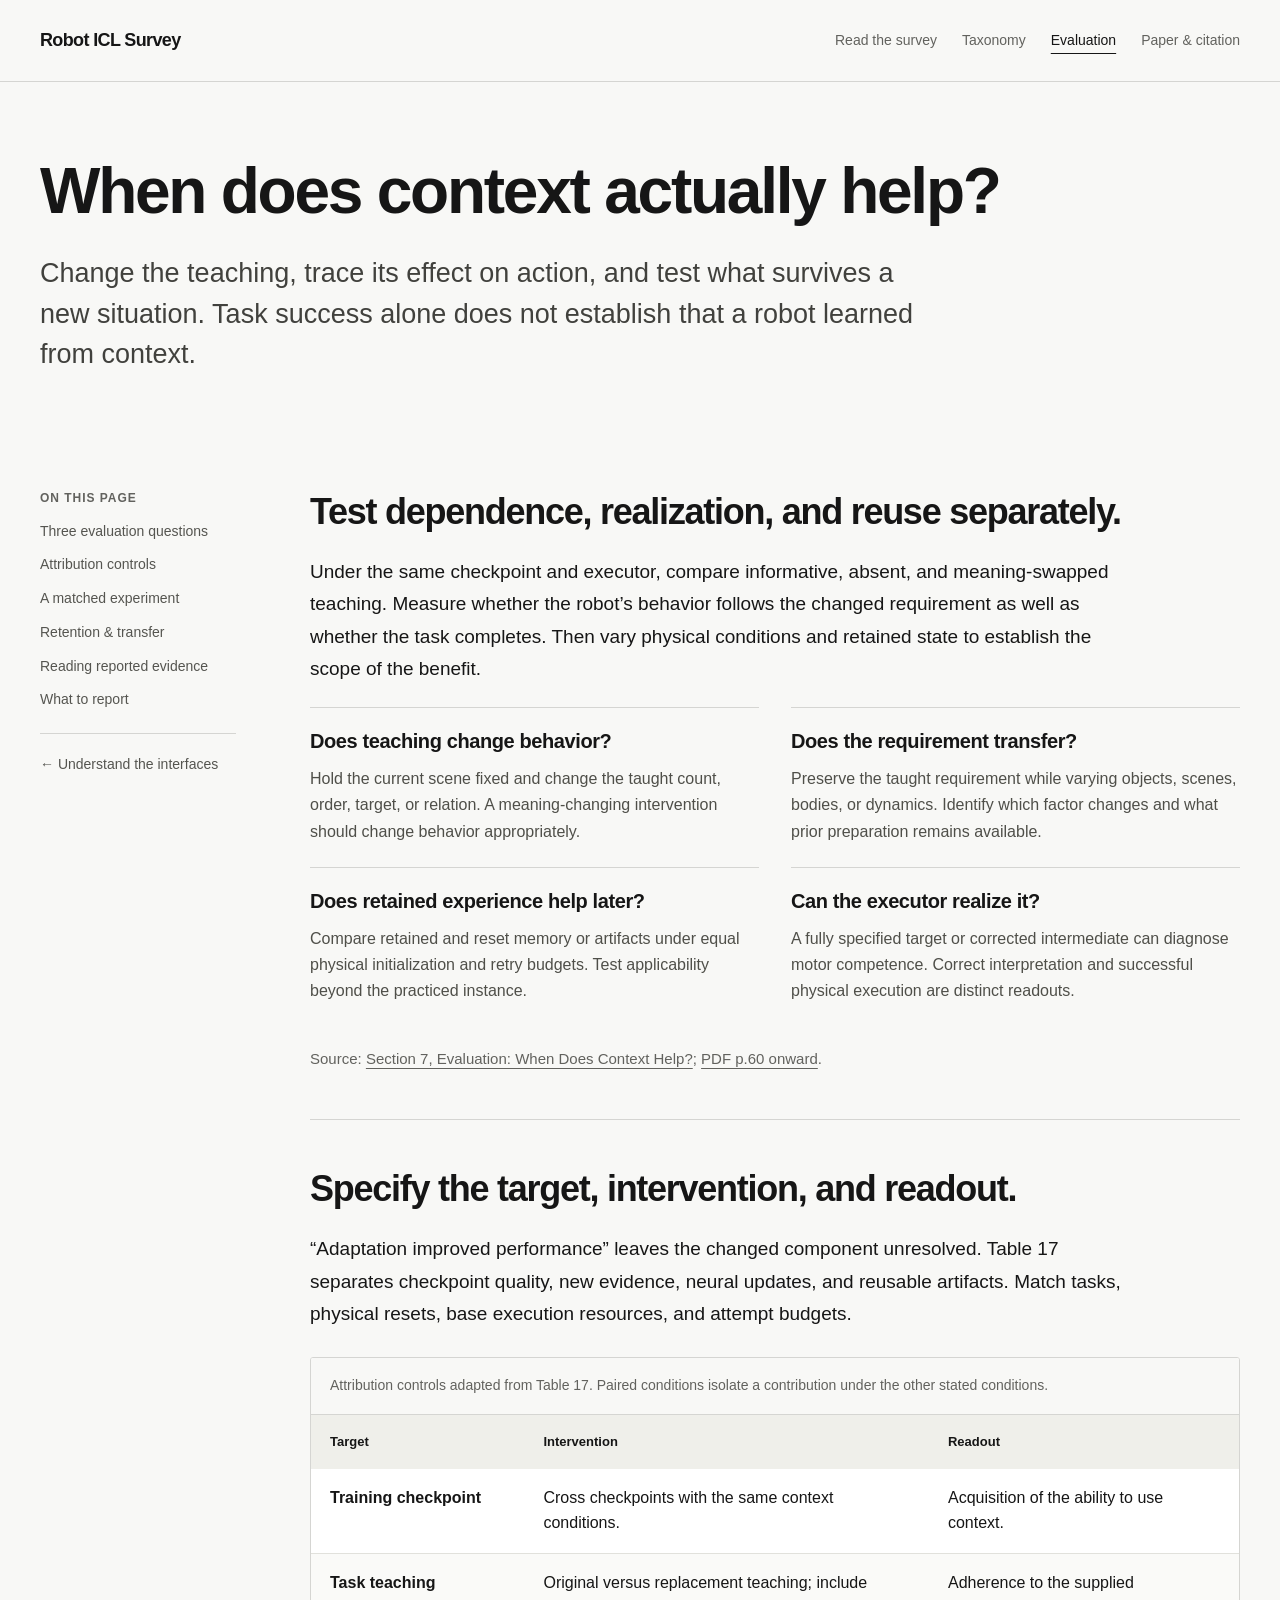
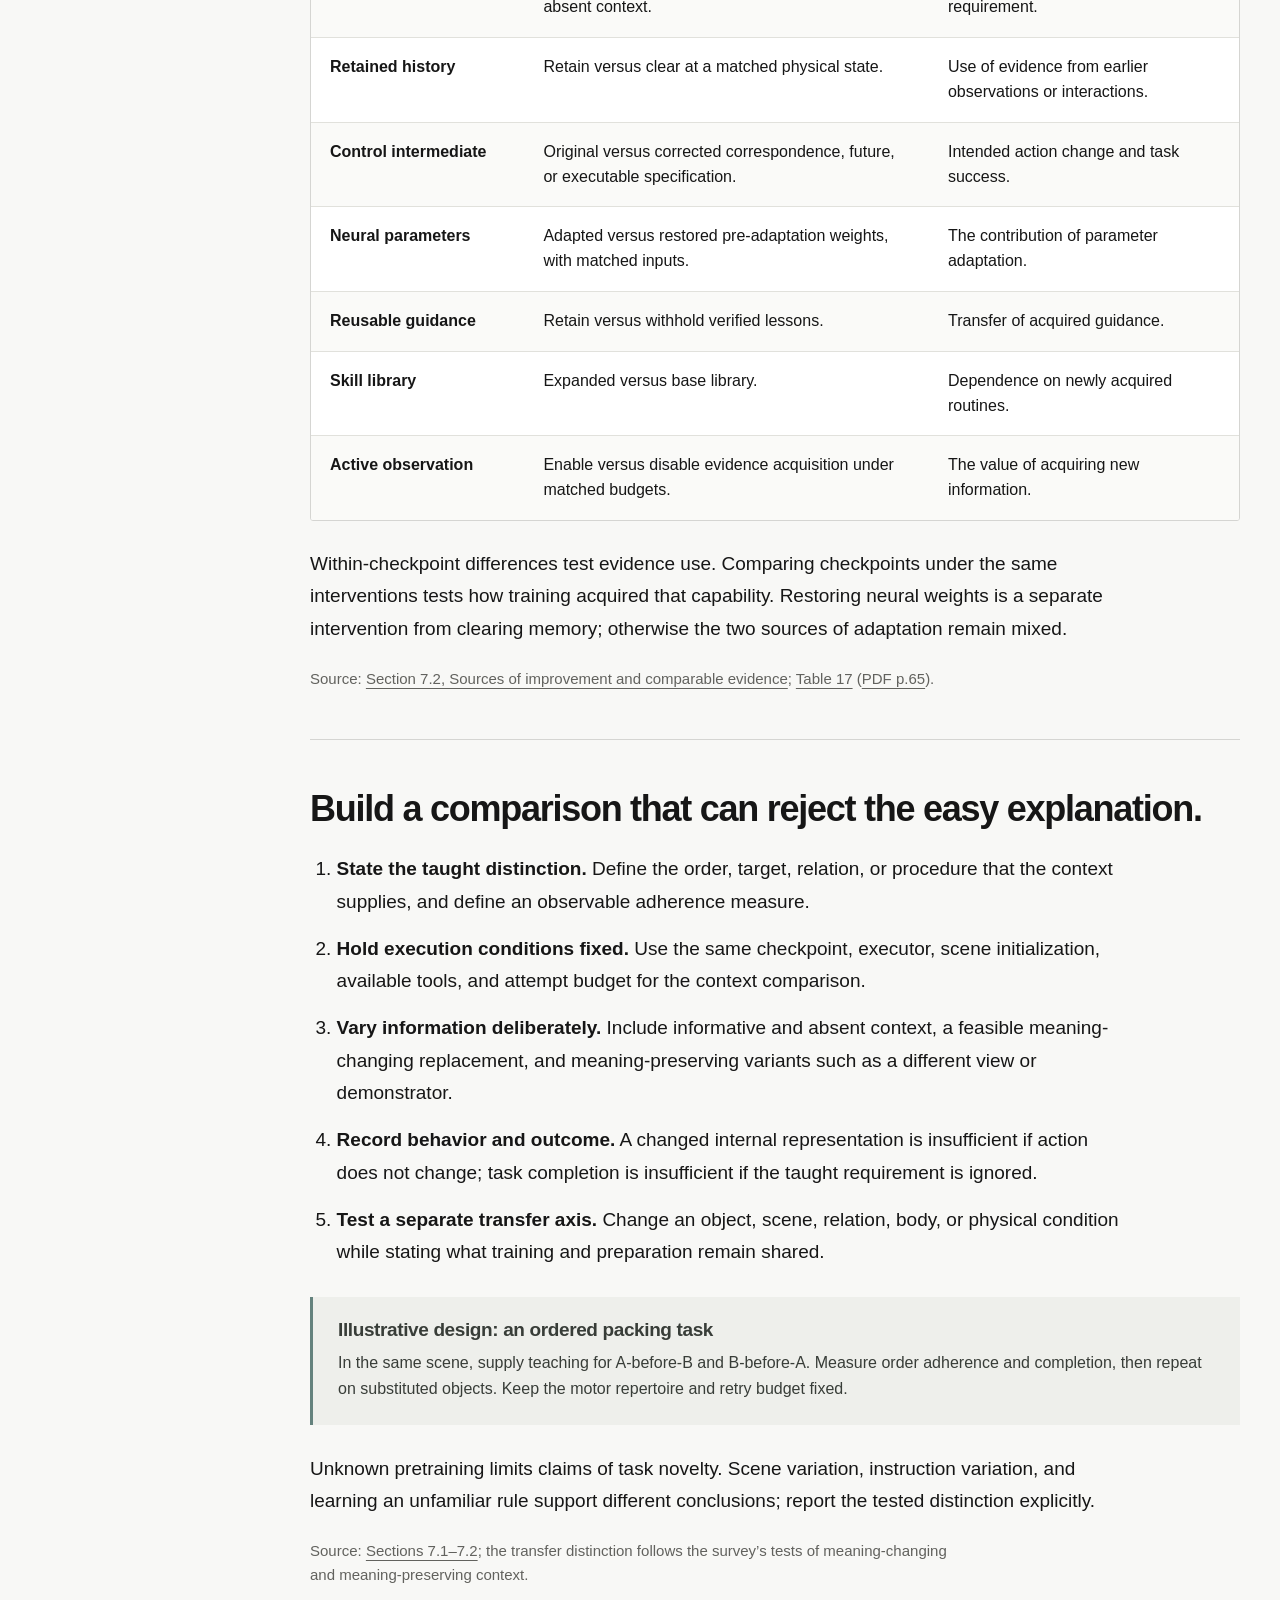
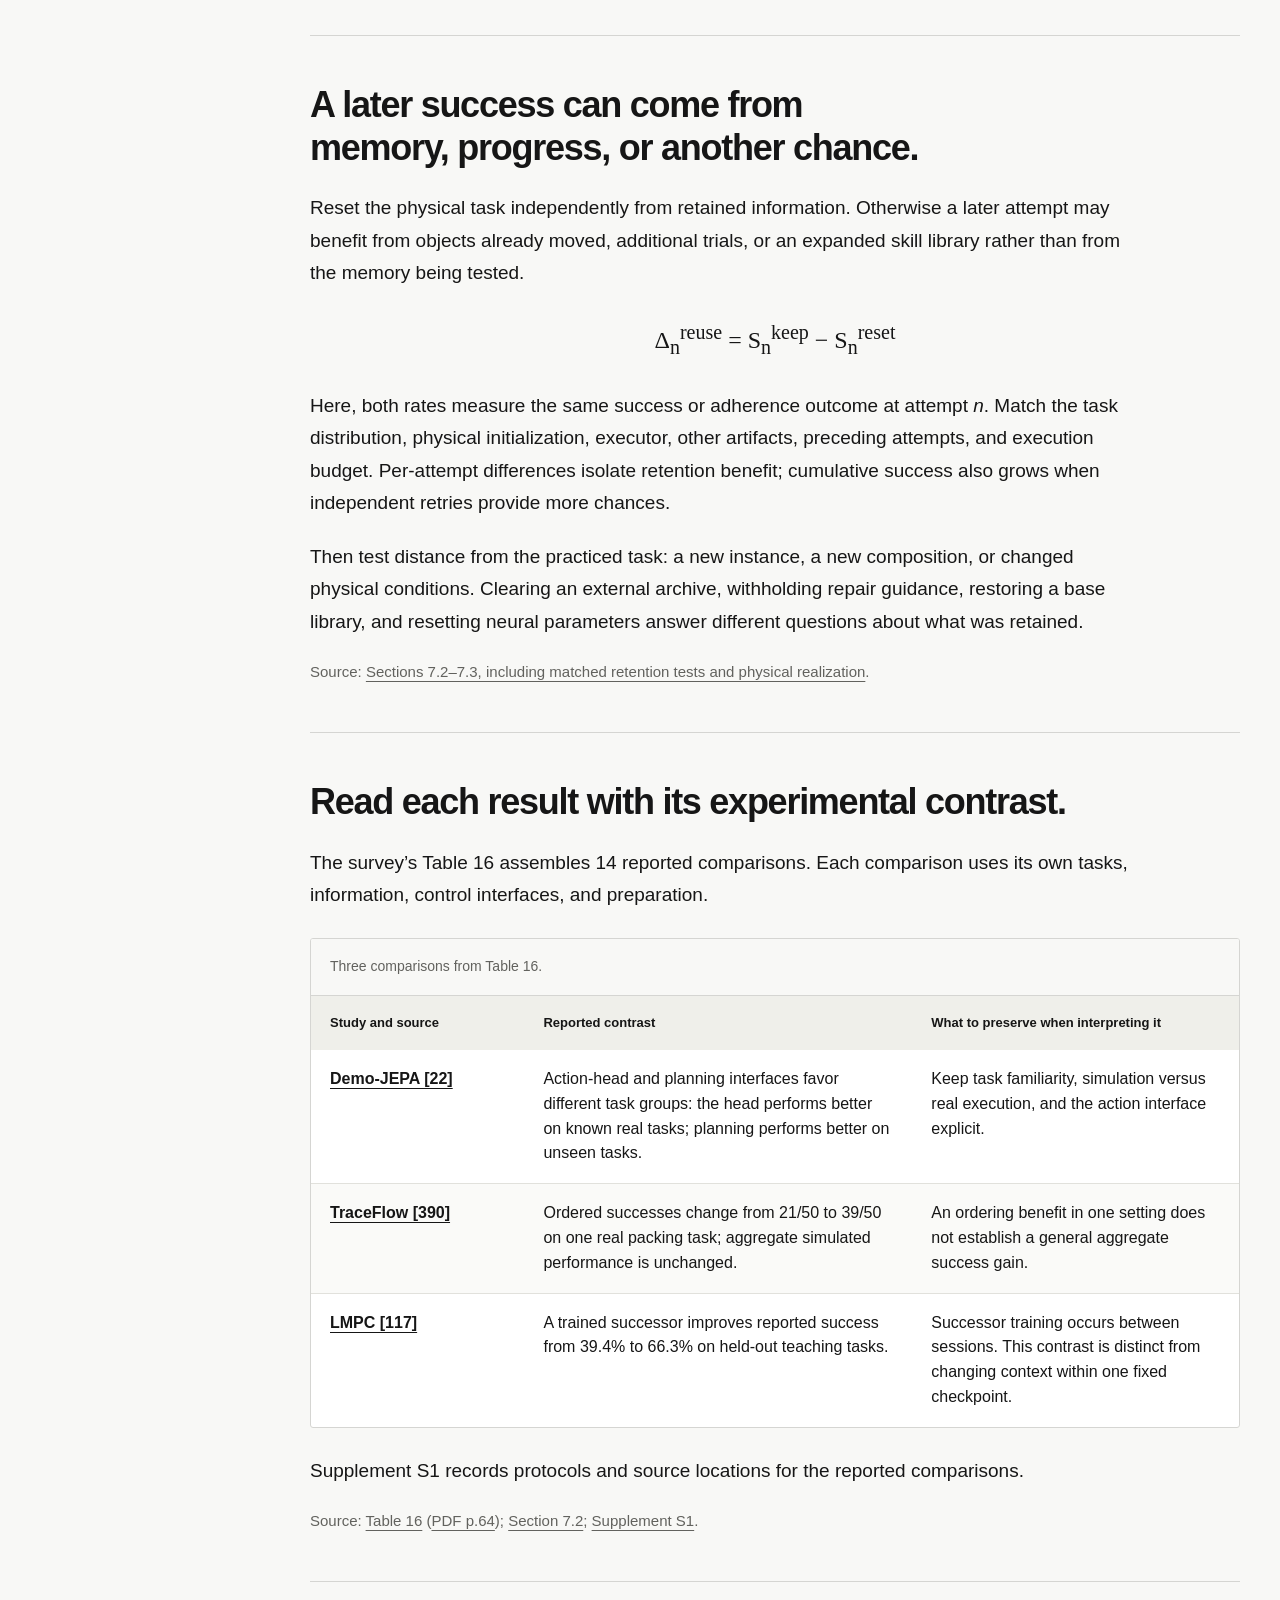
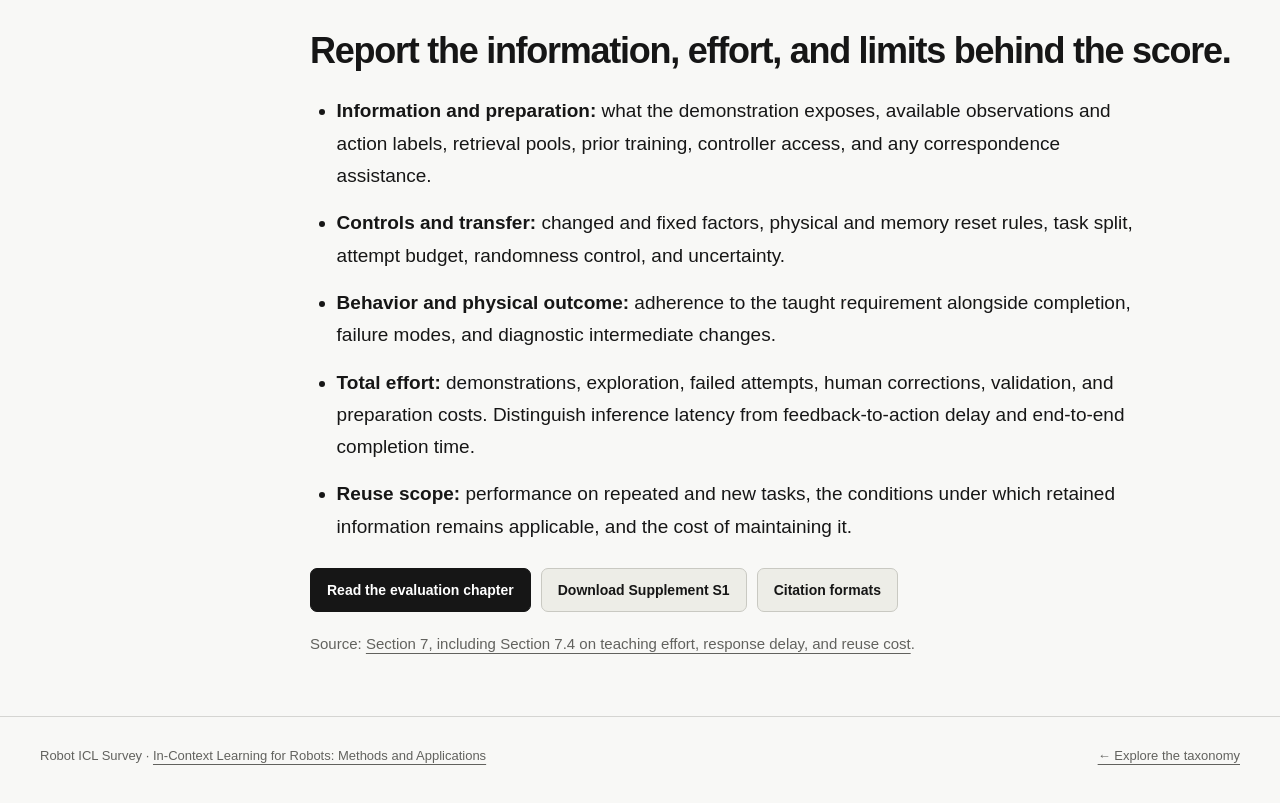
==== docs/evaluation.html @ 75f8833c "Publish full survey reader and research guides with streamlined presentation" ====
<!doctype html>
<html lang="en">
<head>
<meta charset="utf-8"><meta name="viewport" content="width=device-width, initial-scale=1">
<title>Evaluating robot ICL: context use, transfer and retained experience | Robot ICL Survey</title>
<meta name="description" content="Design robot ICL evaluations that distinguish teaching, prior competence, memory, parameter updates and retry benefits. Attribution controls and evidence from the Robot ICL Survey.">
<meta name="robots" content="index, follow, max-image-preview:large">
<link rel="canonical" href="https://jethrojames.github.io/awesome-robots-icl/evaluation.html">
<link rel="stylesheet" href="assets/reader.css"><link rel="sitemap" type="application/xml" href="sitemap.xml">
<meta property="og:type" content="article"><meta property="og:title" content="Evaluating robot ICL: context use, transfer and retained experience"><meta property="og:description" content="Connect a claim about learning to an intervention and a physical readout. Separate supplied context, retained memory, neural updates and retry budgets."><meta property="og:url" content="https://jethrojames.github.io/awesome-robots-icl/evaluation.html">
<script type="application/ld+json">{"@context":"https://schema.org","@type":"WebPage","name":"Evaluating robot ICL: context use, transfer and retained experience","url":"https://jethrojames.github.io/awesome-robots-icl/evaluation.html","dateModified":"2026-10-28","inLanguage":"en","isPartOf":{"@type":"WebSite","name":"Robot ICL Survey","url":"https://jethrojames.github.io/awesome-robots-icl/"},"about":{"@type":"ScholarlyArticle","@id":"https://arxiv.org/abs/2609.36012#article","name":"In-Context Learning for Robots: Methods and Applications","url":"https://arxiv.org/abs/2609.36012"}}</script>
</head>
<body class="reader-page">
<a class="skip-link" href="#main">Skip to content</a>
<header class="reader-header"><div class="reader-shell"><a class="reader-brand" href="index.html">Robot ICL Survey</a><nav class="reader-nav" aria-label="Main navigation"><a href="read.html">Read the survey</a><a href="taxonomy.html">Taxonomy</a><a href="evaluation.html" aria-current="page">Evaluation</a><a href="paper.html">Paper &amp; citation</a></nav></div></header>
<main id="main" class="reader-shell">
<div class="reader-hero"><h1>When does context actually help?</h1><p class="reader-lead">Change the teaching, trace its effect on action, and test what survives a new situation. Task success alone does not establish that a robot learned from context.</p></div>
<div class="reader-layout">
<nav class="reader-toc" aria-label="On this page"><h2>On this page</h2><ol><li><a href="#three-questions">Three evaluation questions</a></li><li><a href="#attribution-controls">Attribution controls</a></li><li><a href="#matched-design">A matched experiment</a></li><li><a href="#retention-and-transfer">Retention &amp; transfer</a></li><li><a href="#reported-evidence">Reading reported evidence</a></li><li><a href="#reporting">What to report</a></li></ol><div class="toc-related"><a href="taxonomy.html">← Understand the interfaces</a></div></nav>
<article class="reader-content" aria-label="Robot ICL evaluation guide">
<section class="reader-section" id="three-questions"><h2>Test dependence, realization, and reuse separately.</h2><p>Under the same checkpoint and executor, compare informative, absent, and meaning-swapped teaching. Measure whether the robot’s behavior follows the changed requirement as well as whether the task completes. Then vary physical conditions and retained state to establish the scope of the benefit.</p>
<div class="reading-points"><div class="reading-point"><h3>Does teaching change behavior?</h3><p>Hold the current scene fixed and change the taught count, order, target, or relation. A meaning-changing intervention should change behavior appropriately.</p></div><div class="reading-point"><h3>Does the requirement transfer?</h3><p>Preserve the taught requirement while varying objects, scenes, bodies, or dynamics. Identify which factor changes and what prior preparation remains available.</p></div><div class="reading-point"><h3>Does retained experience help later?</h3><p>Compare retained and reset memory or artifacts under equal physical initialization and retry budgets. Test applicability beyond the practiced instance.</p></div><div class="reading-point"><h3>Can the executor realize it?</h3><p>A fully specified target or corrected intermediate can diagnose motor competence. Correct interpretation and successful physical execution are distinct readouts.</p></div></div>
<p class="source-line">Source: <a href="read.html#sec-evaluation">Section 7, Evaluation: When Does Context Help?</a>; <a href="assets/robot-icl-survey.pdf?v=20261022#page=60">PDF p.60 onward</a>.</p></section>

<section class="reader-section" id="attribution-controls"><h2>Specify the target, intervention, and readout.</h2><p>“Adaptation improved performance” leaves the changed component unresolved. Table 17 separates checkpoint quality, new evidence, neural updates, and reusable artifacts. Match tasks, physical resets, base execution resources, and attempt budgets.</p>
<div class="table-scroll" role="region" aria-label="Attribution controls for robot in-context learning" tabindex="0"><table><caption>Attribution controls adapted from Table 17. Paired conditions isolate a contribution under the other stated conditions.</caption><thead><tr><th scope="col">Target</th><th scope="col">Intervention</th><th scope="col">Readout</th></tr></thead><tbody>
<tr><th scope="row">Training checkpoint</th><td>Cross checkpoints with the same context conditions.</td><td>Acquisition of the ability to use context.</td></tr>
<tr><th scope="row">Task teaching</th><td>Original versus replacement teaching; include absent context.</td><td>Adherence to the supplied requirement.</td></tr>
<tr><th scope="row">Retained history</th><td>Retain versus clear at a matched physical state.</td><td>Use of evidence from earlier observations or interactions.</td></tr>
<tr><th scope="row">Control intermediate</th><td>Original versus corrected correspondence, future, or executable specification.</td><td>Intended action change and task success.</td></tr>
<tr><th scope="row">Neural parameters</th><td>Adapted versus restored pre-adaptation weights, with matched inputs.</td><td>The contribution of parameter adaptation.</td></tr>
<tr><th scope="row">Reusable guidance</th><td>Retain versus withhold verified lessons.</td><td>Transfer of acquired guidance.</td></tr>
<tr><th scope="row">Skill library</th><td>Expanded versus base library.</td><td>Dependence on newly acquired routines.</td></tr>
<tr><th scope="row">Active observation</th><td>Enable versus disable evidence acquisition under matched budgets.</td><td>The value of acquiring new information.</td></tr>
</tbody></table></div>
<p>Within-checkpoint differences test evidence use. Comparing checkpoints under the same interventions tests how training acquired that capability. Restoring neural weights is a separate intervention from clearing memory; otherwise the two sources of adaptation remain mixed.</p>
<p class="source-line">Source: <a href="read.html#sec:agentic-evaluation">Section 7.2, Sources of improvement and comparable evidence</a>; <a href="read.html#tab:adaptation-comparison">Table 17</a> (<a href="assets/robot-icl-survey.pdf?v=20261022#page=65">PDF p.65</a>).</p></section>

<section class="reader-section" id="matched-design"><h2>Build a comparison that can reject the easy explanation.</h2><ol class="compact-list"><li><strong>State the taught distinction.</strong> Define the order, target, relation, or procedure that the context supplies, and define an observable adherence measure.</li><li><strong>Hold execution conditions fixed.</strong> Use the same checkpoint, executor, scene initialization, available tools, and attempt budget for the context comparison.</li><li><strong>Vary information deliberately.</strong> Include informative and absent context, a feasible meaning-changing replacement, and meaning-preserving variants such as a different view or demonstrator.</li><li><strong>Record behavior and outcome.</strong> A changed internal representation is insufficient if action does not change; task completion is insufficient if the taught requirement is ignored.</li><li><strong>Test a separate transfer axis.</strong> Change an object, scene, relation, body, or physical condition while stating what training and preparation remain shared.</li></ol>
<div class="evidence-note"><h3>Illustrative design: an ordered packing task</h3><p>In the same scene, supply teaching for A-before-B and B-before-A. Measure order adherence and completion, then repeat on substituted objects. Keep the motor repertoire and retry budget fixed.</p></div>
<p>Unknown pretraining limits claims of task novelty. Scene variation, instruction variation, and learning an unfamiliar rule support different conclusions; report the tested distinction explicitly.</p>
<p class="source-line">Source: <a href="read.html#sec:context-transfer-evaluation">Sections 7.1–7.2</a>; the transfer distinction follows the survey’s tests of meaning-changing and meaning-preserving context.</p></section>

<section class="reader-section" id="retention-and-transfer"><h2>A later success can come from memory, progress, or another chance.</h2><p>Reset the physical task independently from retained information. Otherwise a later attempt may benefit from objects already moved, additional trials, or an expanded skill library rather than from the memory being tested.</p>
<p class="math-expression" aria-label="Reuse benefit at attempt n equals the rate with memory kept minus the rate with memory reset">Δ<sub>n</sub><sup>reuse</sup> = S<sub>n</sub><sup>keep</sup> − S<sub>n</sub><sup>reset</sup></p>
<p>Here, both rates measure the same success or adherence outcome at attempt <em>n</em>. Match the task distribution, physical initialization, executor, other artifacts, preceding attempts, and execution budget. Per-attempt differences isolate retention benefit; cumulative success also grows when independent retries provide more chances.</p>
<p>Then test distance from the practiced task: a new instance, a new composition, or changed physical conditions. Clearing an external archive, withholding repair guidance, restoring a base library, and resetting neural parameters answer different questions about what was retained.</p>
<p class="source-line">Source: <a href="read.html#sec:agentic-evaluation">Sections 7.2–7.3, including matched retention tests and physical realization</a>.</p></section>

<section class="reader-section" id="reported-evidence"><h2>Read each result with its experimental contrast.</h2><p>The survey’s Table 16 assembles 14 reported comparisons. Each comparison uses its own tasks, information, control interfaces, and preparation.</p>
<div class="table-scroll" role="region" aria-label="Selected reported comparisons and scope" tabindex="0"><table><caption>Three comparisons from Table 16.</caption><thead><tr><th scope="col">Study and source</th><th scope="col">Reported contrast</th><th scope="col">What to preserve when interpreting it</th></tr></thead><tbody>
<tr><th scope="row"><a href="https://arxiv.org/abs/2605.20811">Demo-JEPA [22]</a></th><td>Action-head and planning interfaces favor different task groups: the head performs better on known real tasks; planning performs better on unseen tasks.</td><td>Keep task familiarity, simulation versus real execution, and the action interface explicit.</td></tr>
<tr><th scope="row"><a href="https://arxiv.org/abs/2609.20646">TraceFlow [390]</a></th><td>Ordered successes change from 21/50 to 39/50 on one real packing task; aggregate simulated performance is unchanged.</td><td>An ordering benefit in one setting does not establish a general aggregate success gain.</td></tr>
<tr><th scope="row"><a href="https://arxiv.org/abs/2402.11450">LMPC [117]</a></th><td>A trained successor improves reported success from 39.4% to 66.3% on held-out teaching tasks.</td><td>Successor training occurs between sessions. This contrast is distinct from changing context within one fixed checkpoint.</td></tr>
</tbody></table></div>
<p>Supplement S1 records protocols and source locations for the reported comparisons.</p>
<p class="source-line">Source: <a href="read.html#tab:reported-evidence">Table 16</a> (<a href="assets/robot-icl-survey.pdf?v=20261022#page=64">PDF p.64</a>); <a href="read.html#sec:agentic-evaluation">Section 7.2</a>; <a href="assets/supplement-s1.zip">Supplement S1</a>.</p></section>

<section class="reader-section" id="reporting"><h2>Report the information, effort, and limits behind the score.</h2><ul class="compact-list"><li><strong>Information and preparation:</strong> what the demonstration exposes, available observations and action labels, retrieval pools, prior training, controller access, and any correspondence assistance.</li><li><strong>Controls and transfer:</strong> changed and fixed factors, physical and memory reset rules, task split, attempt budget, randomness control, and uncertainty.</li><li><strong>Behavior and physical outcome:</strong> adherence to the taught requirement alongside completion, failure modes, and diagnostic intermediate changes.</li><li><strong>Total effort:</strong> demonstrations, exploration, failed attempts, human corrections, validation, and preparation costs. Distinguish inference latency from feedback-to-action delay and end-to-end completion time.</li><li><strong>Reuse scope:</strong> performance on repeated and new tasks, the conditions under which retained information remains applicable, and the cost of maintaining it.</li></ul>
<div class="reader-actions"><a class="reader-button primary" href="read.html#sec-evaluation">Read the evaluation chapter</a><a class="reader-button" href="assets/supplement-s1.zip">Download Supplement S1</a><a class="reader-button" href="paper.html#record-citation-title">Citation formats</a></div><p class="source-line">Source: <a href="read.html#sec-evaluation">Section 7, including Section 7.4 on teaching effort, response delay, and reuse cost</a>.</p></section>
</article></div></main>
<footer class="reader-footer"><div class="reader-shell"><p>Robot ICL Survey · <a href="paper.html">In-Context Learning for Robots: Methods and Applications</a></p><a href="taxonomy.html">← Explore the taxonomy</a></div></footer>
</body></html>
---- docs/assets/reader.css ----
/* Shared static research-reading surfaces. See DESIGN.md. */
:root{--reader-paper:#f8f8f6;--reader-ink:#161616;--reader-muted:#62625e;--reader-line:#d5d5d2;--reader-soft:#ecece7;--reader-accent:#294c49}
.reader-page{margin:0;background:var(--reader-paper);color:var(--reader-ink);font:18px/1.7 -apple-system,BlinkMacSystemFont,"Segoe UI",Inter,Arial,sans-serif;-webkit-font-smoothing:antialiased}
.reader-page *{box-sizing:border-box}
.reader-page a{color:inherit;text-underline-offset:4px;text-decoration-thickness:1px}
.reader-page a:hover{color:var(--reader-accent)}
.reader-page :focus-visible{outline:2px solid var(--reader-accent);outline-offset:5px}
.reader-page h1,.reader-page h2,.reader-page h3{line-height:1.18;letter-spacing:-.035em;text-wrap:balance}
.reader-page h1{font-size:clamp(36px,5.2vw,64px);font-weight:560;margin:0 0 24px;max-width:1050px}
.reader-page h2{font-size:clamp(28px,3vw,36px);font-weight:550;margin:0 0 23px}
.reader-page h3{font-size:23px;font-weight:580;margin:0 0 12px;letter-spacing:-.02em}
.reader-page p{margin:0 0 22px;text-wrap:pretty}
.reader-page ul,.reader-page ol{padding-left:1.4em;margin:0 0 22px}
.reader-page li{margin-bottom:9px}
.reader-page img{max-width:100%;height:auto}
.reader-page [id]{scroll-margin-top:25px}
.reader-page .skip-link{position:fixed;top:12px;left:16px;padding:10px 18px;background:var(--reader-ink);color:#fff;z-index:100;transform:translateY(-160%);border-radius:5px}
.reader-page .skip-link:focus{transform:translateY(0)}
.reader-shell{width:min(1240px,calc(100% - 80px));margin:0 auto}
.reader-header{border-bottom:1px solid var(--reader-line)}
.reader-header .reader-shell{display:flex;justify-content:space-between;gap:28px;align-items:center;padding:25px 0}
.reader-brand{font-size:18px;letter-spacing:-.035em;font-weight:650;text-decoration:none;white-space:nowrap}
.reader-nav{display:flex;gap:12px 25px;flex-wrap:wrap;align-items:center;font-size:14px;line-height:1.4}
.reader-nav a{text-decoration:none;color:var(--reader-muted);padding:4px 0}
.reader-nav a[aria-current="page"]{color:var(--reader-ink);text-decoration:underline;text-underline-offset:8px}
.reader-hero{padding:66px 0 38px}
.reader-eyebrow{font-size:13px;letter-spacing:.09em;text-transform:uppercase;color:var(--reader-muted);margin:0 0 18px!important}
.reader-lead{font-size:clamp(21px,2.3vw,27px);line-height:1.5;max-width:970px;color:#41413d;margin-bottom:25px!important}
.reader-hero .reader-paper-title{font-size:15px;color:var(--reader-muted);max-width:900px;margin-bottom:0}
.version-strip{display:flex;flex-wrap:wrap;gap:8px 24px;padding:18px 0 20px;border-top:1px solid var(--reader-line);border-bottom:1px solid var(--reader-line);font-size:13px;line-height:1.55;color:var(--reader-muted)}
.version-strip strong{color:var(--reader-ink);font-weight:550}
.reader-layout{display:grid;grid-template-columns:205px minmax(0,1fr);gap:65px;align-items:start;padding-top:49px}
.reader-toc{position:sticky;top:28px;font-size:14px;line-height:1.55;max-height:calc(100vh - 56px);overflow:auto;padding:0 9px 0 0}
.reader-toc h2{font-size:12px;text-transform:uppercase;letter-spacing:.08em;color:var(--reader-muted);margin:0 0 16px}
.reader-toc ol,.reader-toc ul{list-style:none;padding:0;margin:0}
.reader-toc li{margin-bottom:12px}
.reader-toc a{text-decoration:none;color:#555550;display:block}
.reader-toc a:hover{text-decoration:underline;color:var(--reader-ink)}
.reader-toc .toc-related{border-top:1px solid var(--reader-line);margin-top:22px;padding-top:20px}
.reader-content{min-width:0}
.reader-content>p,.reader-section>p,.reader-section>ul,.reader-section>ol{max-width:78ch}
.reader-section{padding:0 0 44px;margin-bottom:43px;border-bottom:1px solid var(--reader-line)}
.reader-section:last-child{border-bottom:0;margin-bottom:0}
.reader-section .source-line{font-size:14px;line-height:1.6;color:var(--reader-muted);margin-top:20px;margin-bottom:0}
.reader-section .source-line a{color:inherit}
.reader-section .section-kicker{font-size:13px;letter-spacing:.07em;text-transform:uppercase;color:var(--reader-muted);margin-bottom:12px}
.table-scroll{overflow-x:auto;overscroll-behavior-x:contain;max-width:100%;margin:27px 0;border:1px solid var(--reader-line);border-radius:3px;background:#fff;scrollbar-width:thin}
.table-scroll table{width:100%;border-collapse:collapse;font-size:15px;line-height:1.55;text-align:left}
.table-scroll caption{text-align:left;padding:17px 19px;font-size:14px;color:var(--reader-muted);background:var(--reader-paper);border-bottom:1px solid var(--reader-line);caption-side:top}
.table-scroll th,.table-scroll td{vertical-align:top;padding:17px 19px;border-bottom:1px solid #e1e1dc;min-width:130px}
.table-scroll th{font-weight:600;color:var(--reader-ink)}
.table-scroll thead th{font-size:13px;background:#efefea}
.table-scroll tbody th{width:23%;font-weight:550}
.table-scroll tr:last-child th,.table-scroll tr:last-child td{border-bottom:0}
.table-scroll tbody tr:nth-child(even){background:#fafaf8}
.table-scroll .table-detail{display:block;color:var(--reader-muted);font-size:13px;margin-top:7px}
.scroll-note{display:none;font-size:13px;color:var(--reader-muted);margin-top:-15px!important}
.evidence-note{border-left:3px solid #64827d;background:#eeefeb;padding:22px 25px;margin:28px 0;color:#383d38}
.evidence-note h3{font-size:19px;margin-bottom:9px}
.evidence-note p{font-size:16px;line-height:1.65;margin-bottom:0}
.reading-points{display:grid;grid-template-columns:1fr 1fr;gap:0 32px;margin:22px 0 12px}
.reading-point{padding:22px 0;border-top:1px solid var(--reader-line)}
.reading-point h3{font-size:20px}
.reading-point p{font-size:16px;line-height:1.65;color:#4f4f49;margin-bottom:0}
.reader-flow{display:grid;grid-template-columns:repeat(4,minmax(0,1fr));list-style:none!important;padding:0!important;margin:29px 0!important;border-top:1px solid var(--reader-line);border-bottom:1px solid var(--reader-line)}
.reader-flow li{margin:0;padding:22px 20px;border-right:1px solid var(--reader-line);font-size:15px;line-height:1.5}
.reader-flow li:first-child{padding-left:0}
.reader-flow li:last-child{border-right:0}
.reader-flow span{display:block;color:var(--reader-muted);font-size:12px;letter-spacing:.08em;margin-bottom:10px}
.reader-flow strong{display:block;font-size:17px;line-height:1.35;font-weight:570}
.reader-actions{display:flex;flex-wrap:wrap;gap:10px;margin:25px 0 0}
.reader-button{display:inline-flex;align-items:center;justify-content:center;min-height:44px;border:1px solid #c9c9c2;border-radius:7px;padding:9px 16px;font-family:inherit;font-size:14px;font-weight:550;line-height:1.45;text-decoration:none;background:#edede7;color:var(--reader-ink)}
.reader-button:hover{background:#e3e5dd}
.reader-button.primary{background:var(--reader-ink);border-color:var(--reader-ink);color:#fff}
.reader-button.primary:hover{background:#333;color:#fff}
.reader-footer{border-top:1px solid var(--reader-line);padding:28px 0 36px;font-size:13px;line-height:1.7;color:var(--reader-muted);margin-top:12px}
.reader-footer .reader-shell{display:flex;justify-content:space-between;gap:24px;flex-wrap:wrap}
.reader-footer p{margin:0;max-width:760px}
.reader-page .math-expression{display:block;text-align:center;font:24px/1.8 Georgia,"Times New Roman",serif;margin:25px 0}
.reader-page code{font-size:.88em;overflow-wrap:anywhere}
.reader-page .compact-list li{margin-bottom:15px}
@media(min-width:1500px){.reader-page h1{font-size:64px}}
@media(max-width:1050px){.reader-layout{grid-template-columns:170px minmax(0,1fr);gap:35px}.reader-shell{width:calc(100% - 56px)}.reader-nav{gap:10px 17px}.reader-flow{grid-template-columns:1fr 1fr}.reader-flow li:nth-child(2){border-right:0}.reader-flow li:nth-child(-n+2){border-bottom:1px solid var(--reader-line)}.reader-flow li:nth-child(3){padding-left:0}}
@media(max-width:800px){.reader-header .reader-shell{align-items:flex-start;flex-direction:column;gap:15px;padding:20px 0}.reader-shell{width:calc(100% - 40px)}.reader-hero{padding:42px 0 28px}.reader-page h1{font-size:clamp(34px,7vw,48px)}.reader-layout{display:block;padding-top:28px}.reader-toc{position:static;max-height:none;padding:0 0 22px;margin:0 0 34px;border-bottom:1px solid var(--reader-line)}.reader-toc ol{display:flex;flex-wrap:wrap;gap:7px 22px}.reader-toc li{margin-bottom:0}.reader-toc .toc-related{display:none}.reader-section{padding-bottom:32px;margin-bottom:33px}.reader-section h2{font-size:29px}.scroll-note{display:block}.reader-footer .reader-shell{display:block}.reader-footer p{margin-bottom:12px}.version-strip{gap:7px 20px}.reader-page{font-size:17px}}
@media(max-width:520px){.reader-shell{width:calc(100% - 36px)}.reader-nav{gap:10px 18px;font-size:13px}.reader-brand{font-size:18px}.reader-page h1{font-size:37px}.reader-lead{font-size:21px}.reader-hero .reader-paper-title{font-size:14px}.reading-points{grid-template-columns:1fr}.evidence-note{padding:18px}.reader-actions{gap:9px}.reader-button{font-size:13px}.table-scroll th,.table-scroll td{padding:15px;min-width:155px}.reader-flow strong{font-size:16px}.reader-flow li{padding:18px 15px}.reader-toc ol{column-gap:19px;row-gap:10px}.version-strip{display:grid;gap:5px}}
@media(prefers-reduced-motion:reduce){.reader-page *{scroll-behavior:auto!important}}
@media print{.reader-header,.reader-toc,.reader-actions,.skip-link{display:none!important}.reader-shell{width:100%}.reader-layout{display:block}.reader-page{font-size:11pt;background:#fff}.reader-hero{padding-top:0}.reader-page h1{font-size:28pt}.reader-section{break-inside:auto}.table-scroll{overflow:visible}.table-scroll th,.table-scroll td{min-width:0}.reader-footer{font-size:9pt}}

/* 2026-10-28: modest reading polish within the original page structure. */
.reader-page{font-size:19px}
.reader-hero{padding-top:72px;padding-bottom:42px}
.reader-section{padding-bottom:48px;margin-bottom:48px}
.reader-section .source-line{font-size:15px}
.table-scroll table{font-size:16px}
@media(max-width:800px){.reader-page{font-size:18px}.reader-hero{padding-top:44px;padding-bottom:30px}.reader-section{padding-bottom:35px;margin-bottom:36px}}
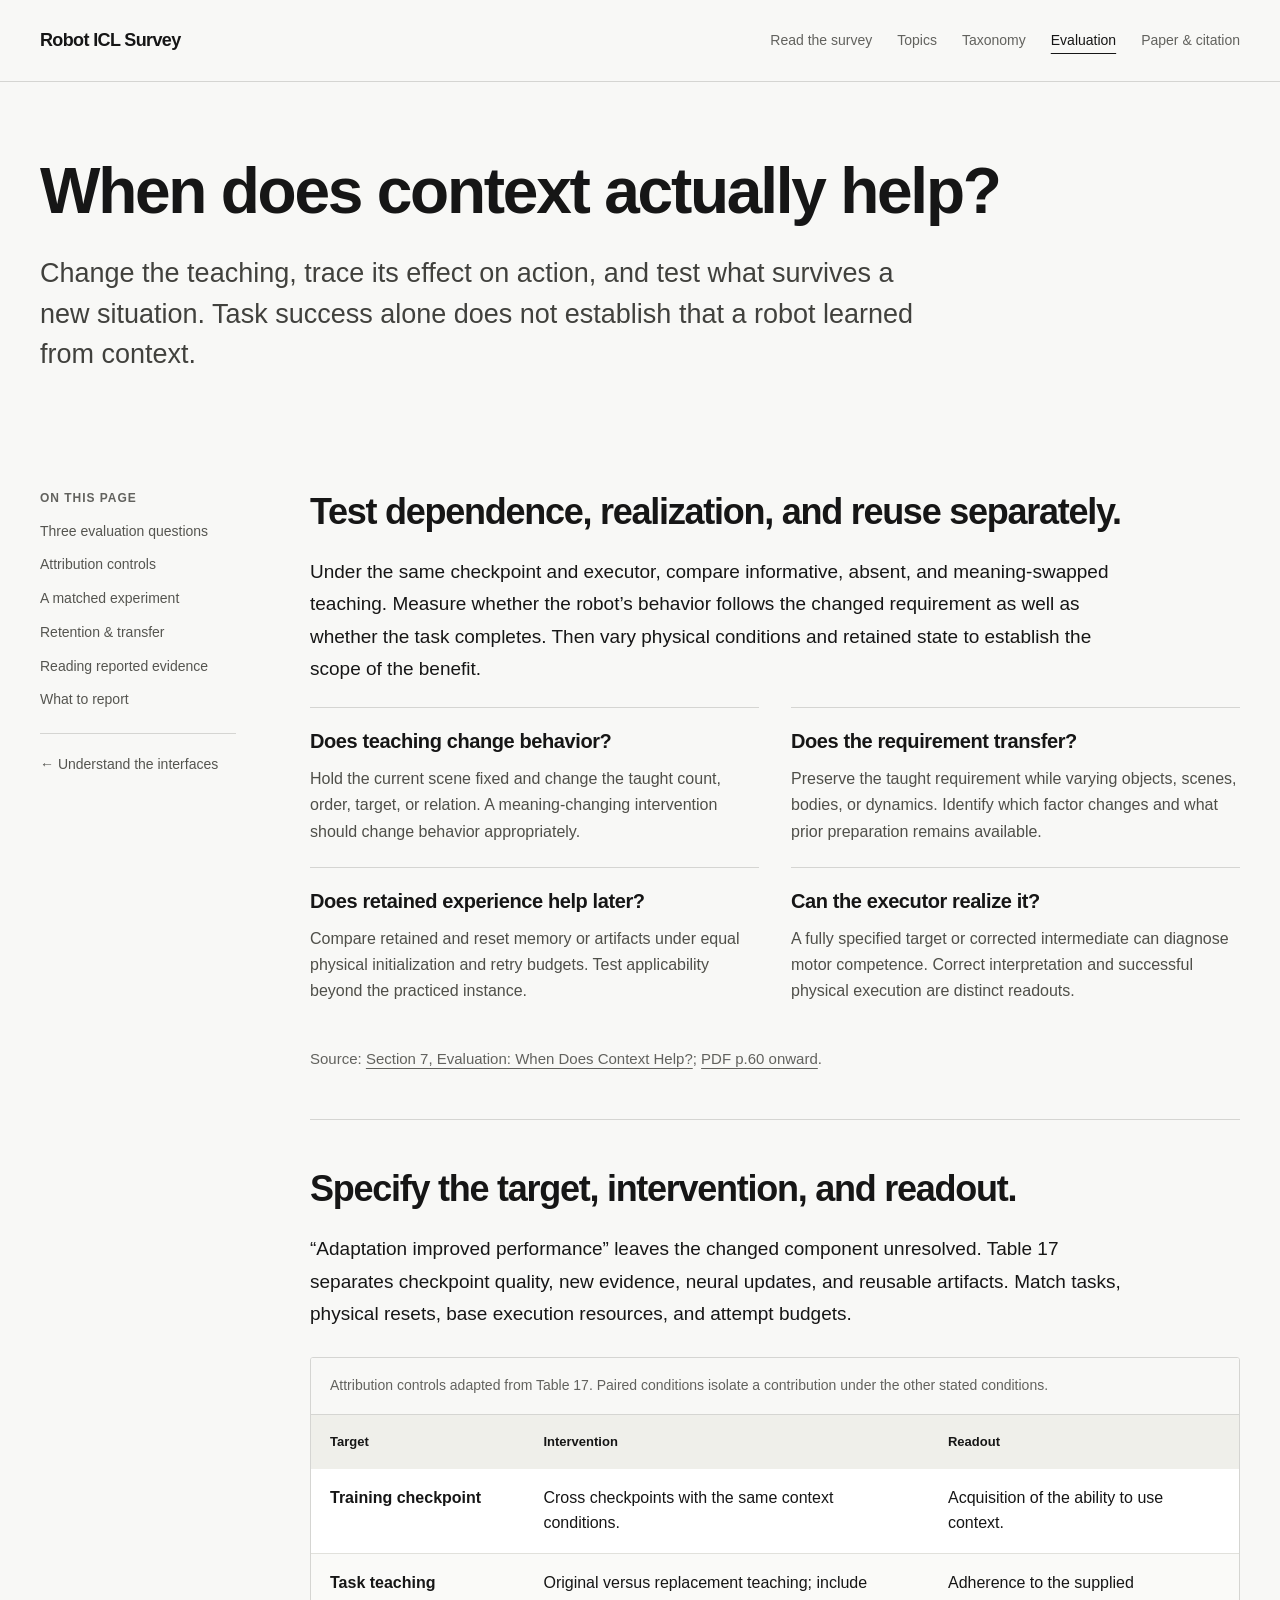
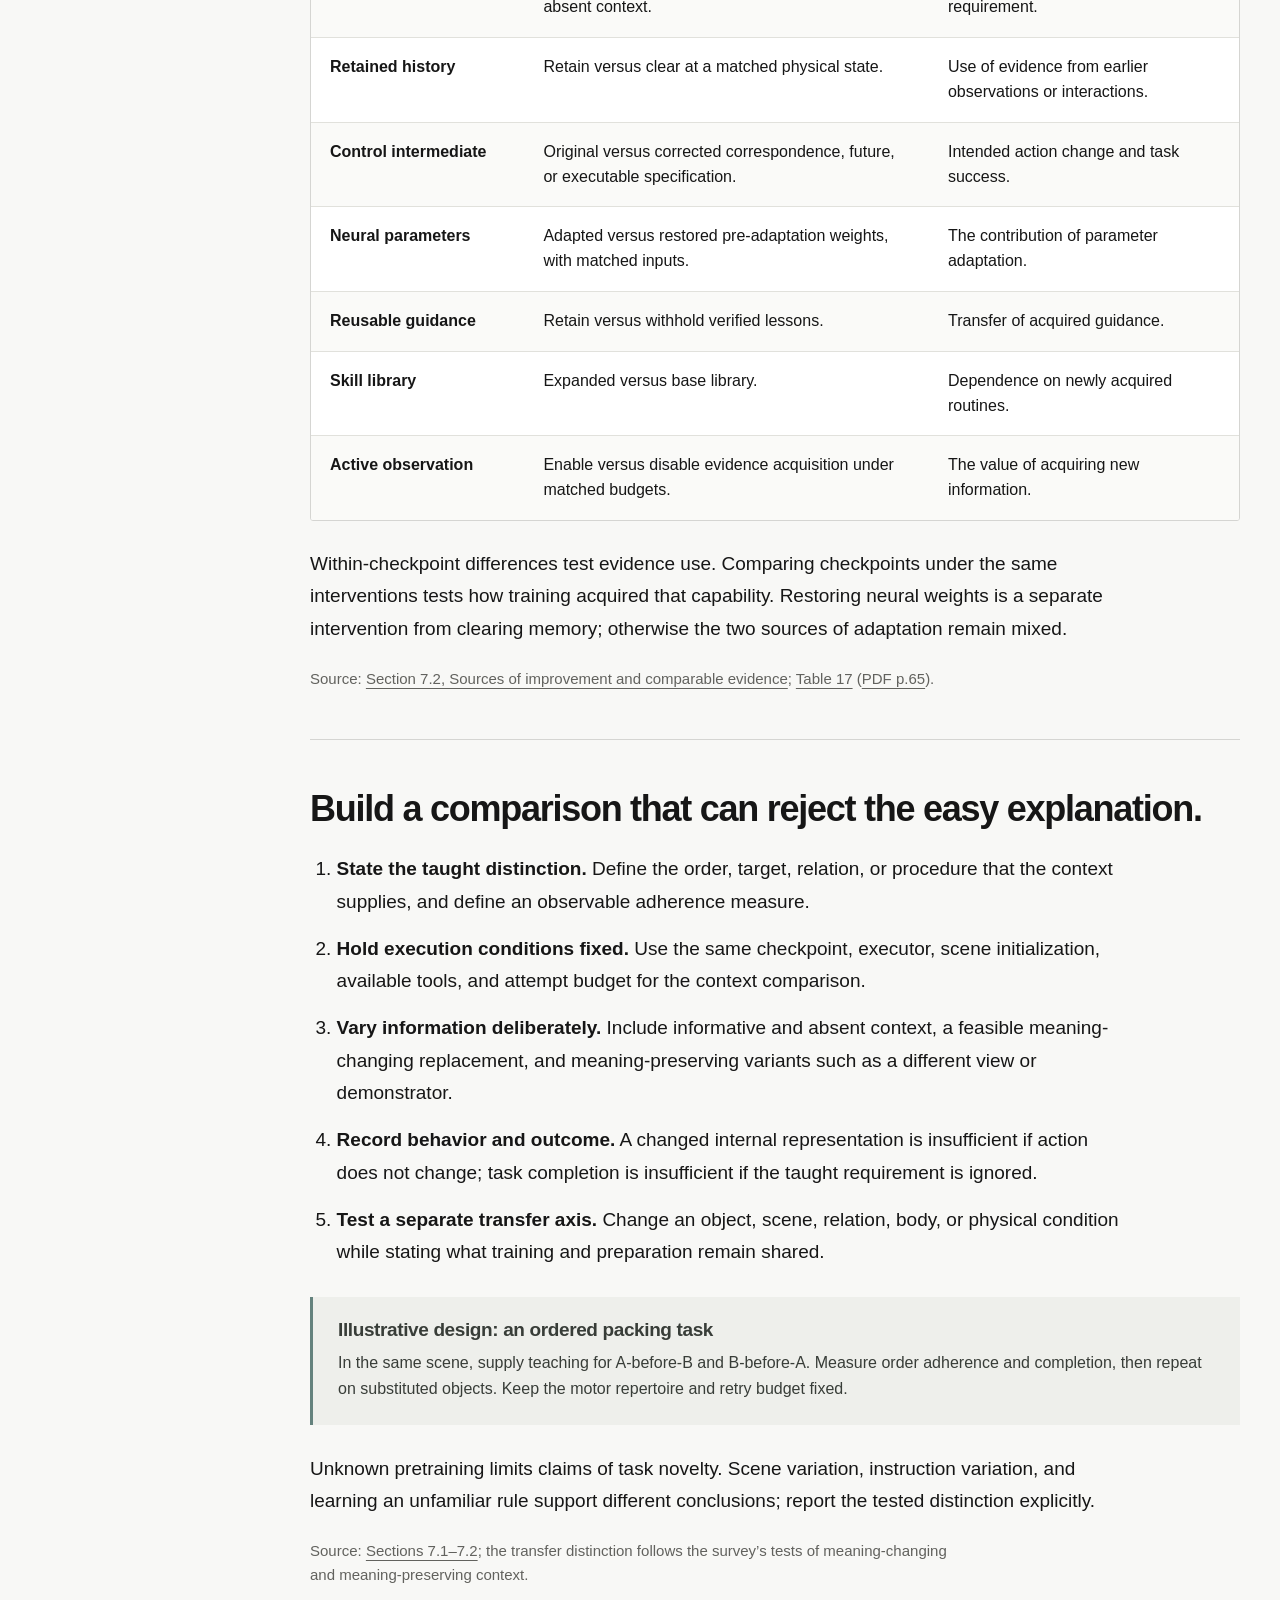
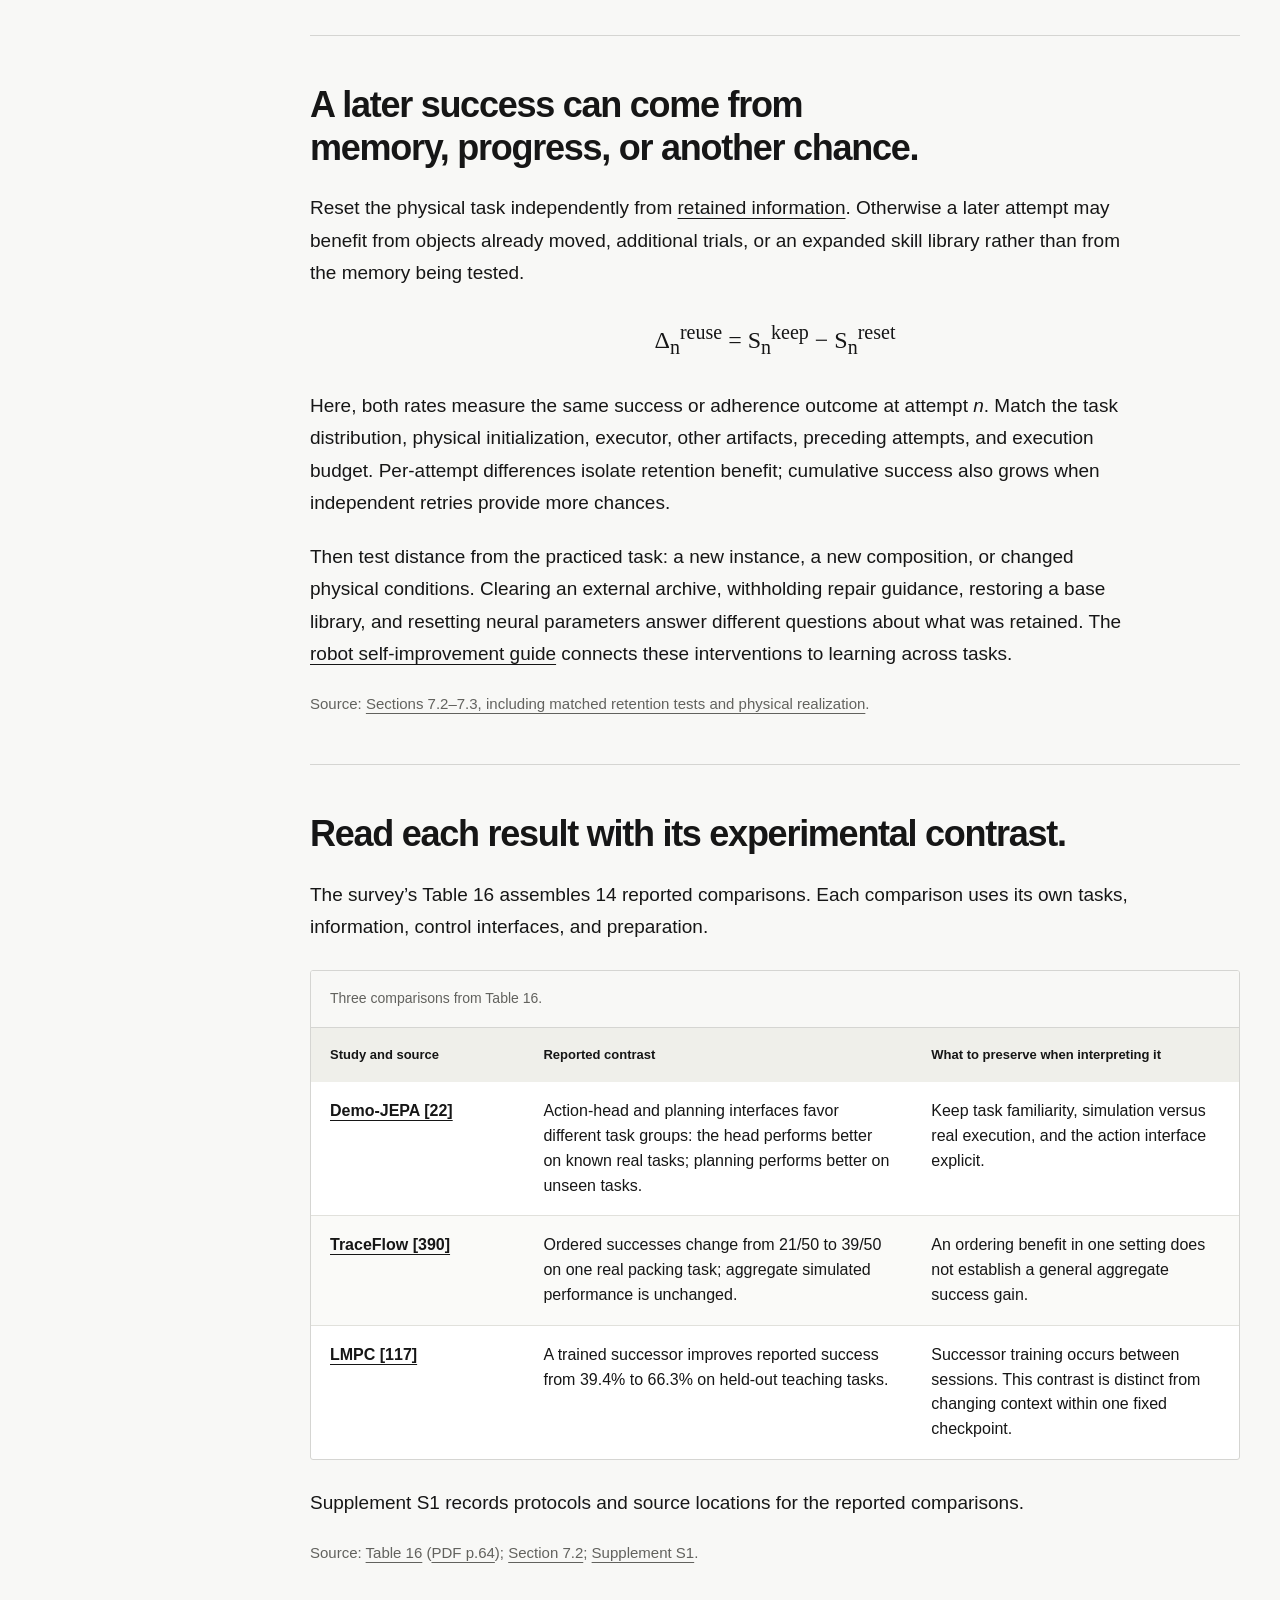
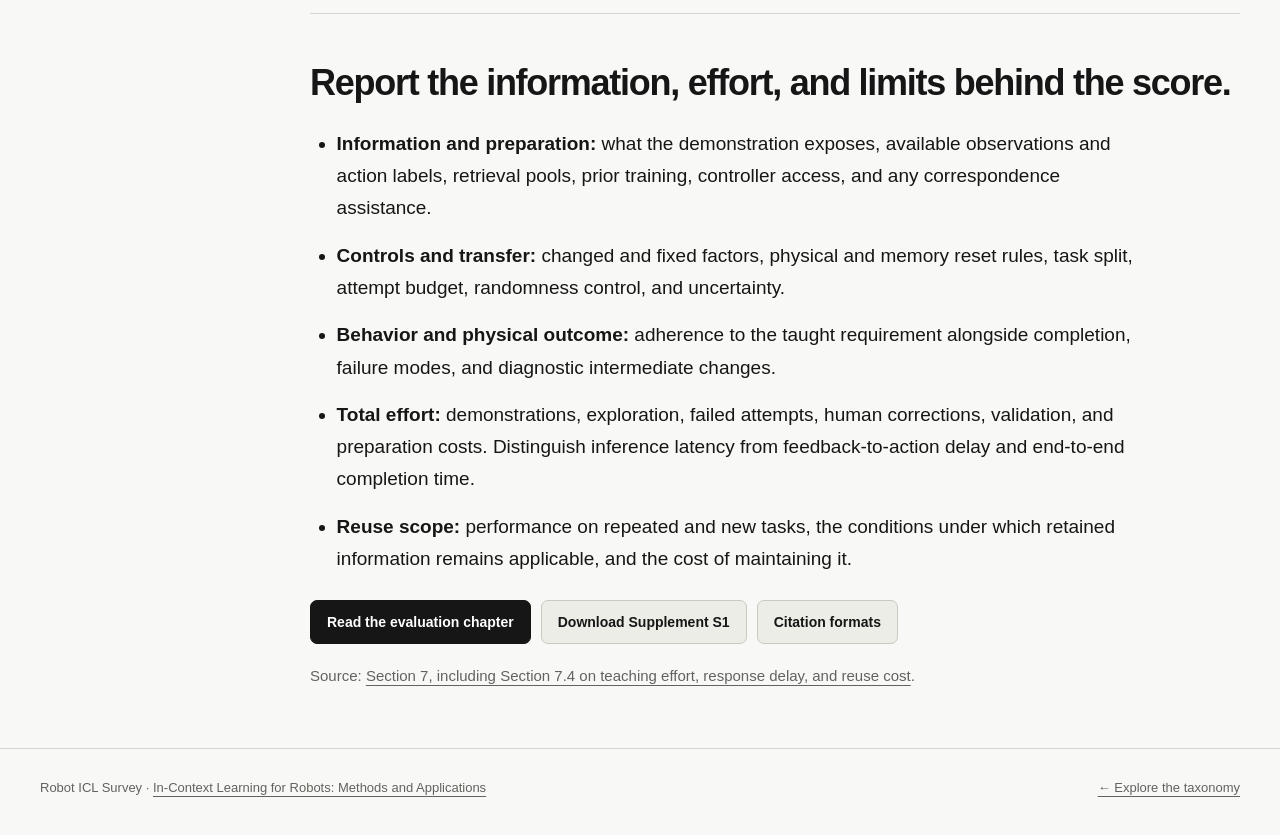
==== commit 33b1ee0b: "Connect related robotics research topics to survey evidence" ====
--- a/docs/evaluation.html
+++ b/docs/evaluation.html
@@ -8,11 +8,11 @@
 <link rel="canonical" href="https://jethrojames.github.io/awesome-robots-icl/evaluation.html">
 <link rel="stylesheet" href="assets/reader.css"><link rel="sitemap" type="application/xml" href="sitemap.xml">
 <meta property="og:type" content="article"><meta property="og:title" content="Evaluating robot ICL: context use, transfer and retained experience"><meta property="og:description" content="Connect a claim about learning to an intervention and a physical readout. Separate supplied context, retained memory, neural updates and retry budgets."><meta property="og:url" content="https://jethrojames.github.io/awesome-robots-icl/evaluation.html">
-<script type="application/ld+json">{"@context":"https://schema.org","@type":"WebPage","name":"Evaluating robot ICL: context use, transfer and retained experience","url":"https://jethrojames.github.io/awesome-robots-icl/evaluation.html","dateModified":"2026-10-28","inLanguage":"en","isPartOf":{"@type":"WebSite","name":"Robot ICL Survey","url":"https://jethrojames.github.io/awesome-robots-icl/"},"about":{"@type":"ScholarlyArticle","@id":"https://arxiv.org/abs/2609.36012#article","name":"In-Context Learning for Robots: Methods and Applications","url":"https://arxiv.org/abs/2609.36012"}}</script>
+<script type="application/ld+json">{"@context":"https://schema.org","@type":"WebPage","name":"Evaluating robot ICL: context use, transfer and retained experience","url":"https://jethrojames.github.io/awesome-robots-icl/evaluation.html","dateModified":"2026-10-29","inLanguage":"en","isPartOf":{"@type":"WebSite","name":"Robot ICL Survey","url":"https://jethrojames.github.io/awesome-robots-icl/"},"about":{"@type":"ScholarlyArticle","@id":"https://arxiv.org/abs/2609.36012#article","name":"In-Context Learning for Robots: Methods and Applications","url":"https://arxiv.org/abs/2609.36012"}}</script>
 </head>
 <body class="reader-page">
 <a class="skip-link" href="#main">Skip to content</a>
-<header class="reader-header"><div class="reader-shell"><a class="reader-brand" href="index.html">Robot ICL Survey</a><nav class="reader-nav" aria-label="Main navigation"><a href="read.html">Read the survey</a><a href="taxonomy.html">Taxonomy</a><a href="evaluation.html" aria-current="page">Evaluation</a><a href="paper.html">Paper &amp; citation</a></nav></div></header>
+<header class="reader-header"><div class="reader-shell"><a class="reader-brand" href="index.html">Robot ICL Survey</a><nav class="reader-nav" aria-label="Main navigation"><a href="read.html">Read the survey</a><a href="topics.html">Topics</a><a href="taxonomy.html">Taxonomy</a><a href="evaluation.html" aria-current="page">Evaluation</a><a href="paper.html">Paper &amp; citation</a></nav></div></header>
 <main id="main" class="reader-shell">
 <div class="reader-hero"><h1>When does context actually help?</h1><p class="reader-lead">Change the teaching, trace its effect on action, and test what survives a new situation. Task success alone does not establish that a robot learned from context.</p></div>
 <div class="reader-layout">
@@ -41,10 +41,10 @@
 <p>Unknown pretraining limits claims of task novelty. Scene variation, instruction variation, and learning an unfamiliar rule support different conclusions; report the tested distinction explicitly.</p>
 <p class="source-line">Source: <a href="read.html#sec:context-transfer-evaluation">Sections 7.1–7.2</a>; the transfer distinction follows the survey’s tests of meaning-changing and meaning-preserving context.</p></section>
 
-<section class="reader-section" id="retention-and-transfer"><h2>A later success can come from memory, progress, or another chance.</h2><p>Reset the physical task independently from retained information. Otherwise a later attempt may benefit from objects already moved, additional trials, or an expanded skill library rather than from the memory being tested.</p>
+<section class="reader-section" id="retention-and-transfer"><h2>A later success can come from memory, progress, or another chance.</h2><p>Reset the physical task independently from <a href="robot-memory.html">retained information</a>. Otherwise a later attempt may benefit from objects already moved, additional trials, or an expanded skill library rather than from the memory being tested.</p>
 <p class="math-expression" aria-label="Reuse benefit at attempt n equals the rate with memory kept minus the rate with memory reset">Δ<sub>n</sub><sup>reuse</sup> = S<sub>n</sub><sup>keep</sup> − S<sub>n</sub><sup>reset</sup></p>
 <p>Here, both rates measure the same success or adherence outcome at attempt <em>n</em>. Match the task distribution, physical initialization, executor, other artifacts, preceding attempts, and execution budget. Per-attempt differences isolate retention benefit; cumulative success also grows when independent retries provide more chances.</p>
-<p>Then test distance from the practiced task: a new instance, a new composition, or changed physical conditions. Clearing an external archive, withholding repair guidance, restoring a base library, and resetting neural parameters answer different questions about what was retained.</p>
+<p>Then test distance from the practiced task: a new instance, a new composition, or changed physical conditions. Clearing an external archive, withholding repair guidance, restoring a base library, and resetting neural parameters answer different questions about what was retained. The <a href="robot-self-improvement.html">robot self-improvement guide</a> connects these interventions to learning across tasks.</p>
 <p class="source-line">Source: <a href="read.html#sec:agentic-evaluation">Sections 7.2–7.3, including matched retention tests and physical realization</a>.</p></section>
 
 <section class="reader-section" id="reported-evidence"><h2>Read each result with its experimental contrast.</h2><p>The survey’s Table 16 assembles 14 reported comparisons. Each comparison uses its own tasks, information, control interfaces, and preparation.</p>
--- a/docs/assets/reader.css
+++ b/docs/assets/reader.css
@@ -93,3 +93,13 @@
 .reader-section .source-line{font-size:15px}
 .table-scroll table{font-size:16px}
 @media(max-width:800px){.reader-page{font-size:18px}.reader-hero{padding-top:44px;padding-bottom:30px}.reader-section{padding-bottom:35px;margin-bottom:36px}}
+
+/* Research directory: keep the existing type, palette and simple ruled rows. */
+.topic-list{border-top:1px solid var(--reader-line)}
+.topic-item{display:grid;grid-template-columns:minmax(0,1fr) minmax(0,1.4fr);gap:48px;padding:34px 0;border-bottom:1px solid var(--reader-line)}
+.topic-item h2{font-size:30px;margin:0}
+.topic-item h2 a{text-decoration:none}
+.topic-item h2 a:hover{text-decoration:underline}
+.topic-item p{margin:0;color:#41413d}
+.topic-framework{padding-top:54px;max-width:950px}
+@media(max-width:800px){.topic-item{grid-template-columns:1fr;gap:16px;padding:28px 0}.topic-item h2{font-size:28px}.topic-framework{padding-top:40px}}
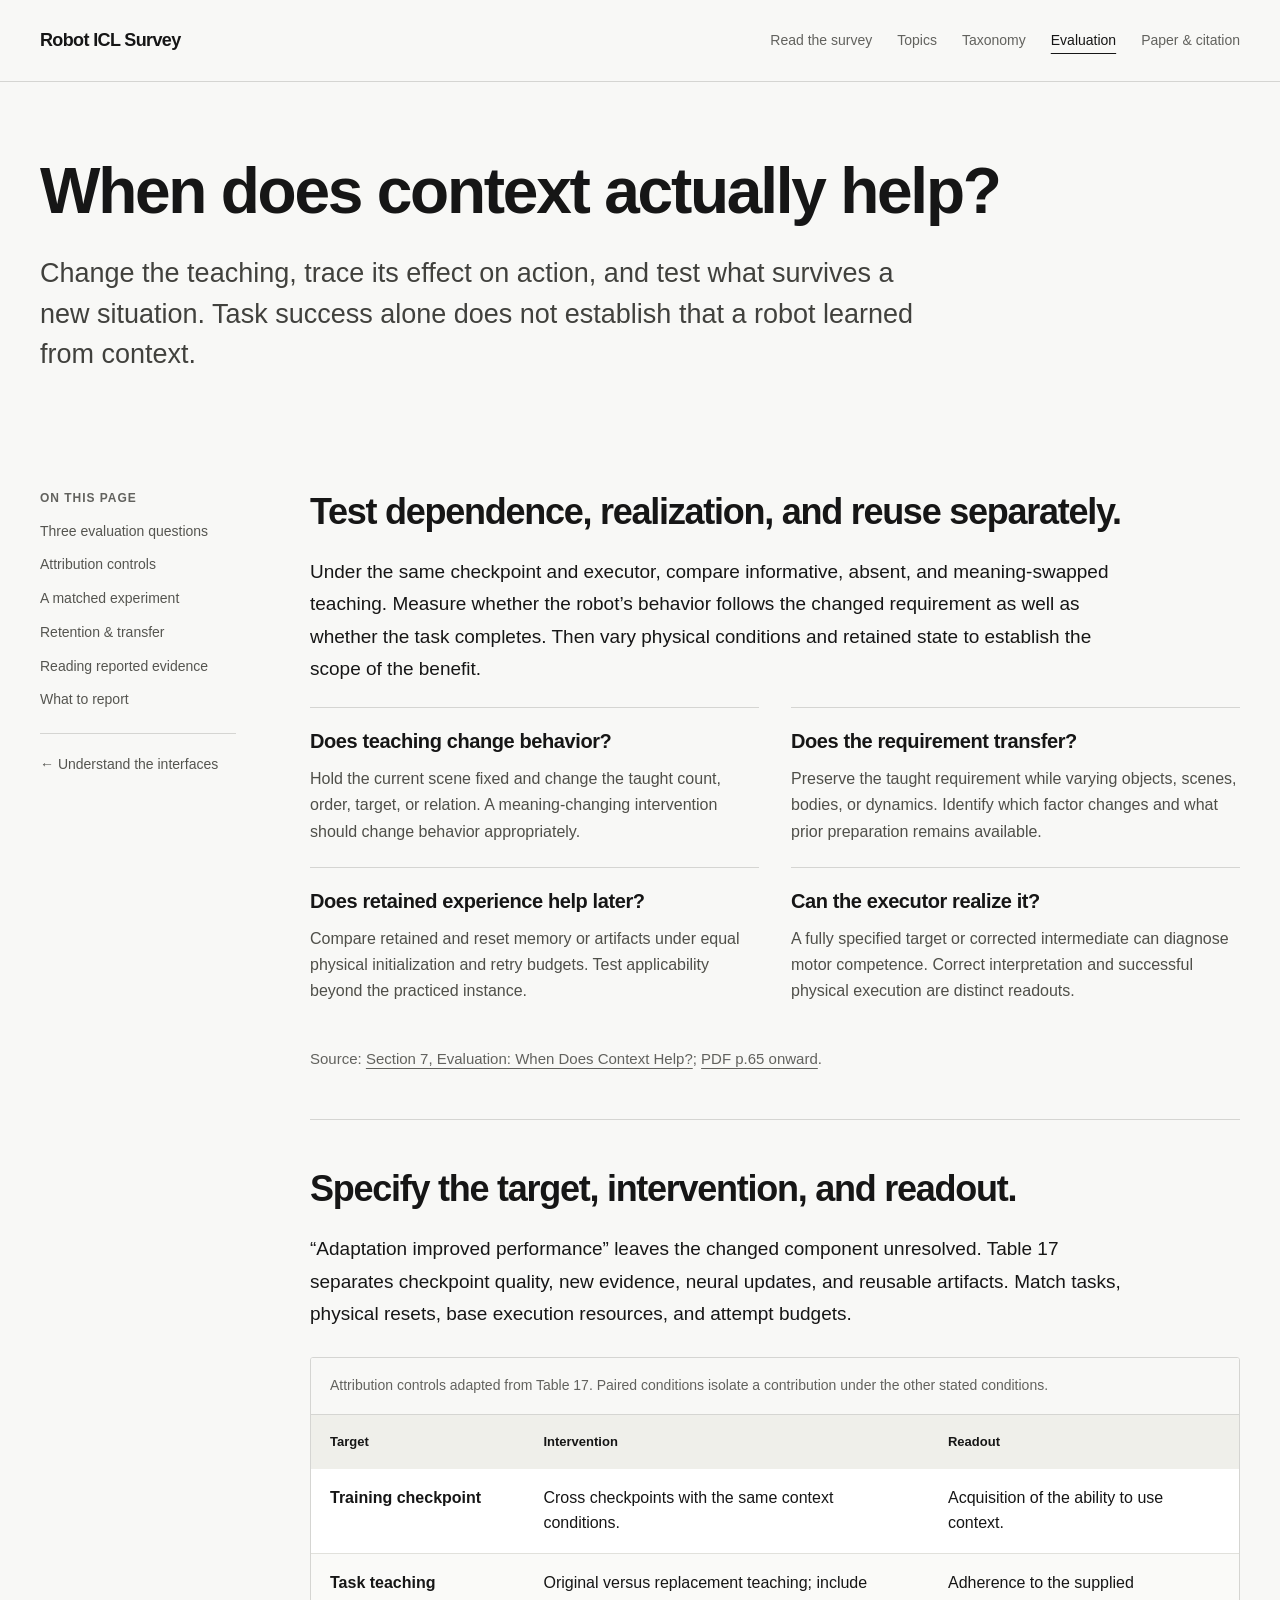
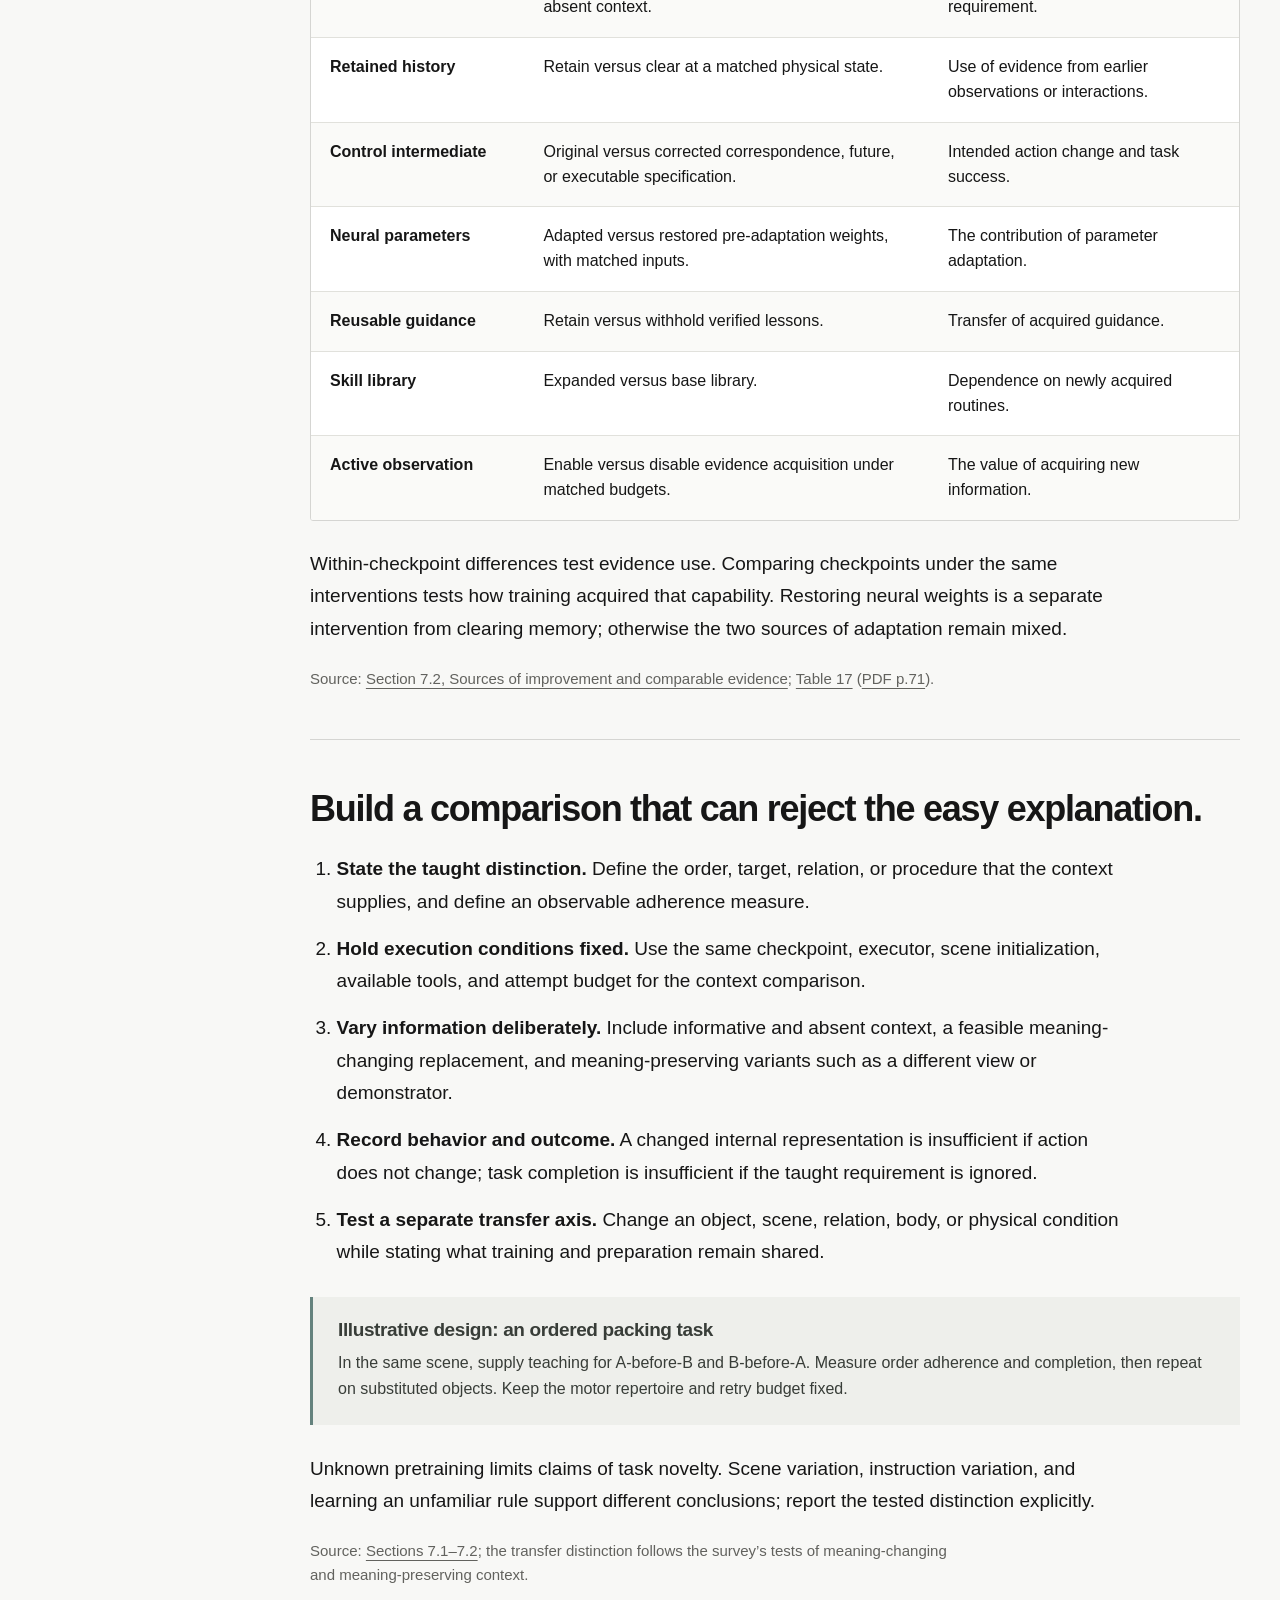
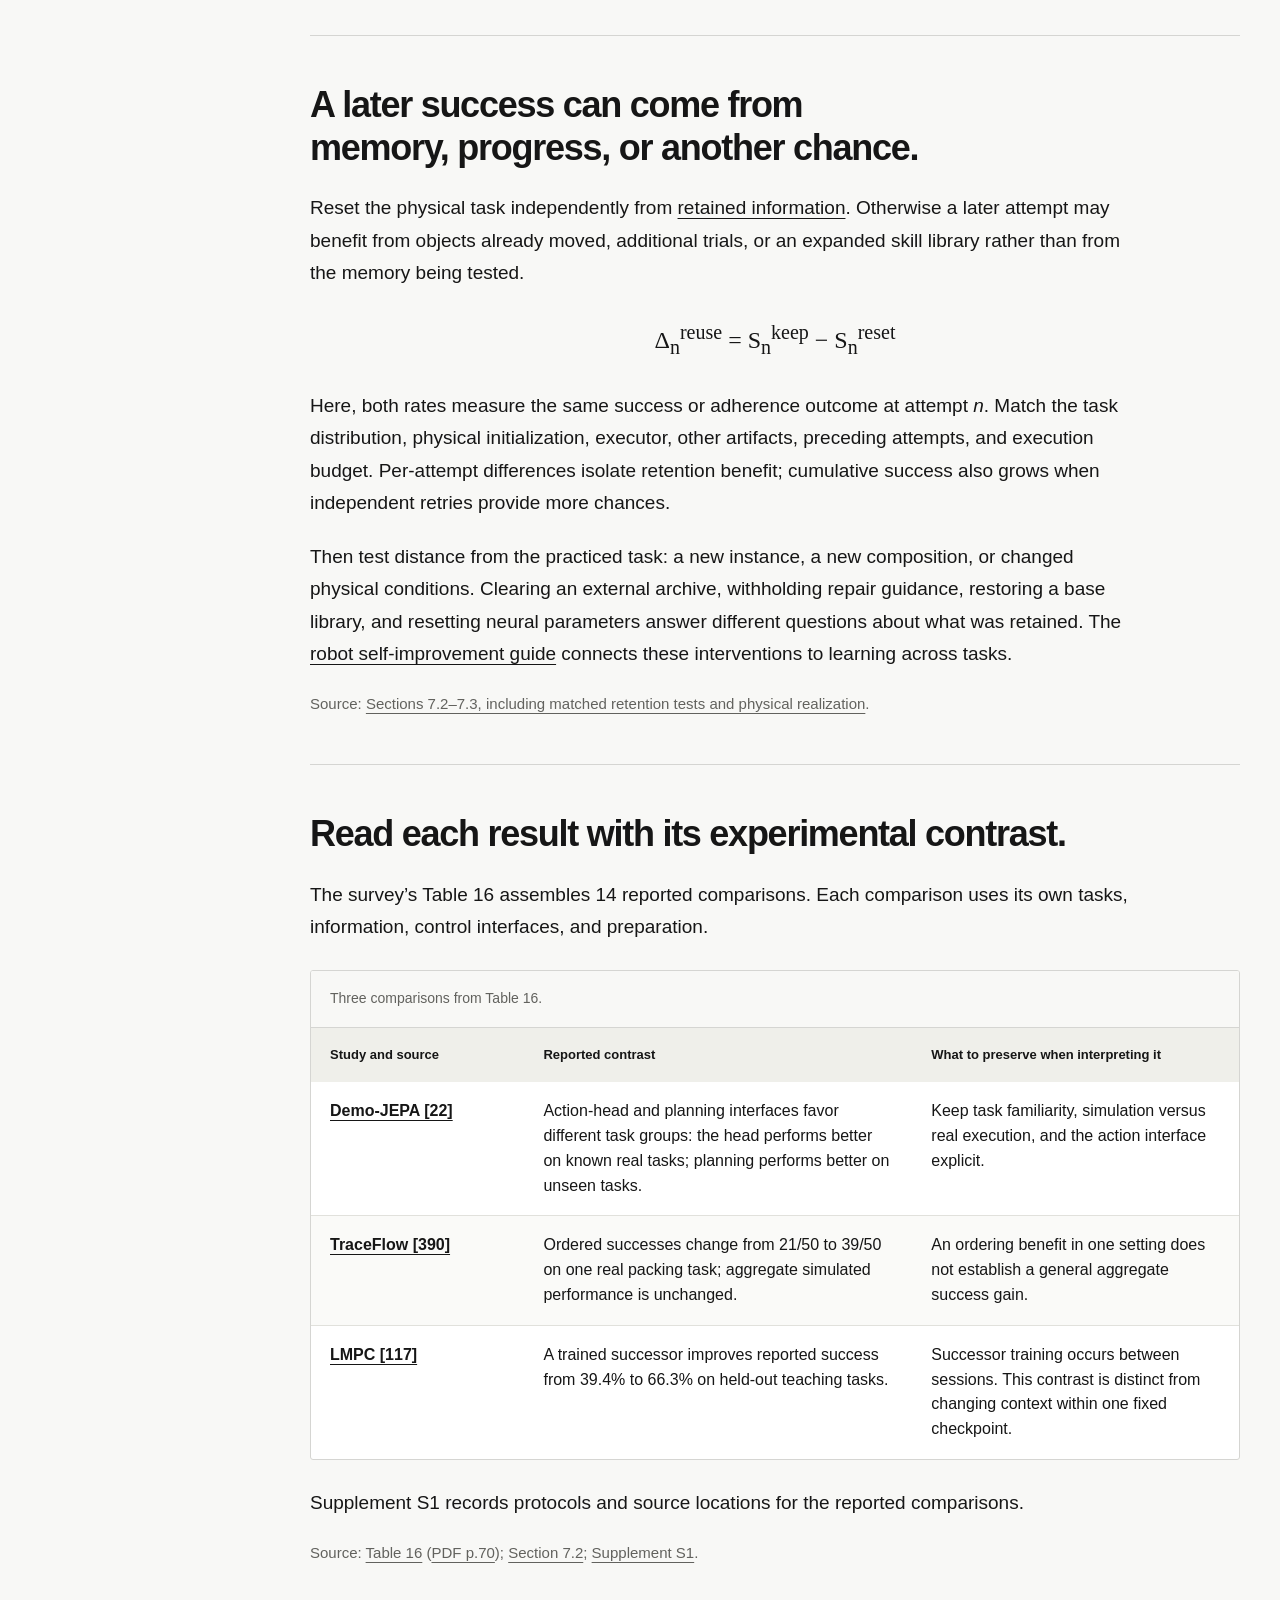
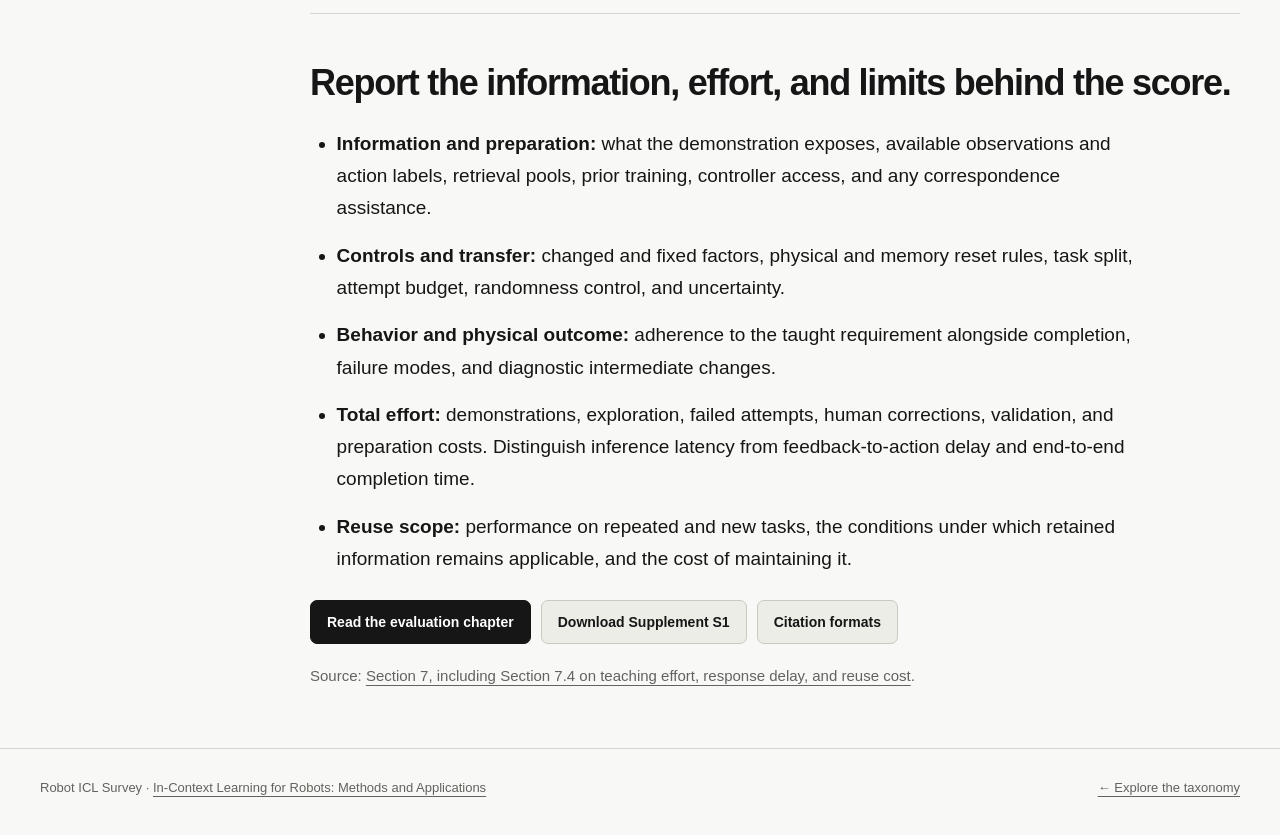
==== commit 295f6da4: "Integrate November literature through 14 November and synchronize survey" ====
--- a/docs/evaluation.html
+++ b/docs/evaluation.html
@@ -20,7 +20,7 @@
 <article class="reader-content" aria-label="Robot ICL evaluation guide">
 <section class="reader-section" id="three-questions"><h2>Test dependence, realization, and reuse separately.</h2><p>Under the same checkpoint and executor, compare informative, absent, and meaning-swapped teaching. Measure whether the robot’s behavior follows the changed requirement as well as whether the task completes. Then vary physical conditions and retained state to establish the scope of the benefit.</p>
 <div class="reading-points"><div class="reading-point"><h3>Does teaching change behavior?</h3><p>Hold the current scene fixed and change the taught count, order, target, or relation. A meaning-changing intervention should change behavior appropriately.</p></div><div class="reading-point"><h3>Does the requirement transfer?</h3><p>Preserve the taught requirement while varying objects, scenes, bodies, or dynamics. Identify which factor changes and what prior preparation remains available.</p></div><div class="reading-point"><h3>Does retained experience help later?</h3><p>Compare retained and reset memory or artifacts under equal physical initialization and retry budgets. Test applicability beyond the practiced instance.</p></div><div class="reading-point"><h3>Can the executor realize it?</h3><p>A fully specified target or corrected intermediate can diagnose motor competence. Correct interpretation and successful physical execution are distinct readouts.</p></div></div>
-<p class="source-line">Source: <a href="read.html#sec-evaluation">Section 7, Evaluation: When Does Context Help?</a>; <a href="assets/robot-icl-survey.pdf?v=20261022#page=60">PDF p.60 onward</a>.</p></section>
+<p class="source-line">Source: <a href="read.html#sec-evaluation">Section 7, Evaluation: When Does Context Help?</a>; <a href="assets/robot-icl-survey.pdf?v=20261114#page=65">PDF p.65 onward</a>.</p></section>
 
 <section class="reader-section" id="attribution-controls"><h2>Specify the target, intervention, and readout.</h2><p>“Adaptation improved performance” leaves the changed component unresolved. Table 17 separates checkpoint quality, new evidence, neural updates, and reusable artifacts. Match tasks, physical resets, base execution resources, and attempt budgets.</p>
 <div class="table-scroll" role="region" aria-label="Attribution controls for robot in-context learning" tabindex="0"><table><caption>Attribution controls adapted from Table 17. Paired conditions isolate a contribution under the other stated conditions.</caption><thead><tr><th scope="col">Target</th><th scope="col">Intervention</th><th scope="col">Readout</th></tr></thead><tbody>
@@ -34,7 +34,7 @@
 <tr><th scope="row">Active observation</th><td>Enable versus disable evidence acquisition under matched budgets.</td><td>The value of acquiring new information.</td></tr>
 </tbody></table></div>
 <p>Within-checkpoint differences test evidence use. Comparing checkpoints under the same interventions tests how training acquired that capability. Restoring neural weights is a separate intervention from clearing memory; otherwise the two sources of adaptation remain mixed.</p>
-<p class="source-line">Source: <a href="read.html#sec:agentic-evaluation">Section 7.2, Sources of improvement and comparable evidence</a>; <a href="read.html#tab:adaptation-comparison">Table 17</a> (<a href="assets/robot-icl-survey.pdf?v=20261022#page=65">PDF p.65</a>).</p></section>
+<p class="source-line">Source: <a href="read.html#sec:agentic-evaluation">Section 7.2, Sources of improvement and comparable evidence</a>; <a href="read.html#tab:adaptation-comparison">Table 17</a> (<a href="assets/robot-icl-survey.pdf?v=20261114#page=71">PDF p.71</a>).</p></section>
 
 <section class="reader-section" id="matched-design"><h2>Build a comparison that can reject the easy explanation.</h2><ol class="compact-list"><li><strong>State the taught distinction.</strong> Define the order, target, relation, or procedure that the context supplies, and define an observable adherence measure.</li><li><strong>Hold execution conditions fixed.</strong> Use the same checkpoint, executor, scene initialization, available tools, and attempt budget for the context comparison.</li><li><strong>Vary information deliberately.</strong> Include informative and absent context, a feasible meaning-changing replacement, and meaning-preserving variants such as a different view or demonstrator.</li><li><strong>Record behavior and outcome.</strong> A changed internal representation is insufficient if action does not change; task completion is insufficient if the taught requirement is ignored.</li><li><strong>Test a separate transfer axis.</strong> Change an object, scene, relation, body, or physical condition while stating what training and preparation remain shared.</li></ol>
 <div class="evidence-note"><h3>Illustrative design: an ordered packing task</h3><p>In the same scene, supply teaching for A-before-B and B-before-A. Measure order adherence and completion, then repeat on substituted objects. Keep the motor repertoire and retry budget fixed.</p></div>
@@ -54,7 +54,7 @@
 <tr><th scope="row"><a href="https://arxiv.org/abs/2402.11450">LMPC [117]</a></th><td>A trained successor improves reported success from 39.4% to 66.3% on held-out teaching tasks.</td><td>Successor training occurs between sessions. This contrast is distinct from changing context within one fixed checkpoint.</td></tr>
 </tbody></table></div>
 <p>Supplement S1 records protocols and source locations for the reported comparisons.</p>
-<p class="source-line">Source: <a href="read.html#tab:reported-evidence">Table 16</a> (<a href="assets/robot-icl-survey.pdf?v=20261022#page=64">PDF p.64</a>); <a href="read.html#sec:agentic-evaluation">Section 7.2</a>; <a href="assets/supplement-s1.zip">Supplement S1</a>.</p></section>
+<p class="source-line">Source: <a href="read.html#tab:reported-evidence">Table 16</a> (<a href="assets/robot-icl-survey.pdf?v=20261114#page=70">PDF p.70</a>); <a href="read.html#sec:agentic-evaluation">Section 7.2</a>; <a href="assets/supplement-s1.zip">Supplement S1</a>.</p></section>
 
 <section class="reader-section" id="reporting"><h2>Report the information, effort, and limits behind the score.</h2><ul class="compact-list"><li><strong>Information and preparation:</strong> what the demonstration exposes, available observations and action labels, retrieval pools, prior training, controller access, and any correspondence assistance.</li><li><strong>Controls and transfer:</strong> changed and fixed factors, physical and memory reset rules, task split, attempt budget, randomness control, and uncertainty.</li><li><strong>Behavior and physical outcome:</strong> adherence to the taught requirement alongside completion, failure modes, and diagnostic intermediate changes.</li><li><strong>Total effort:</strong> demonstrations, exploration, failed attempts, human corrections, validation, and preparation costs. Distinguish inference latency from feedback-to-action delay and end-to-end completion time.</li><li><strong>Reuse scope:</strong> performance on repeated and new tasks, the conditions under which retained information remains applicable, and the cost of maintaining it.</li></ul>
 <div class="reader-actions"><a class="reader-button primary" href="read.html#sec-evaluation">Read the evaluation chapter</a><a class="reader-button" href="assets/supplement-s1.zip">Download Supplement S1</a><a class="reader-button" href="paper.html#record-citation-title">Citation formats</a></div><p class="source-line">Source: <a href="read.html#sec-evaluation">Section 7, including Section 7.4 on teaching effort, response delay, and reuse cost</a>.</p></section>
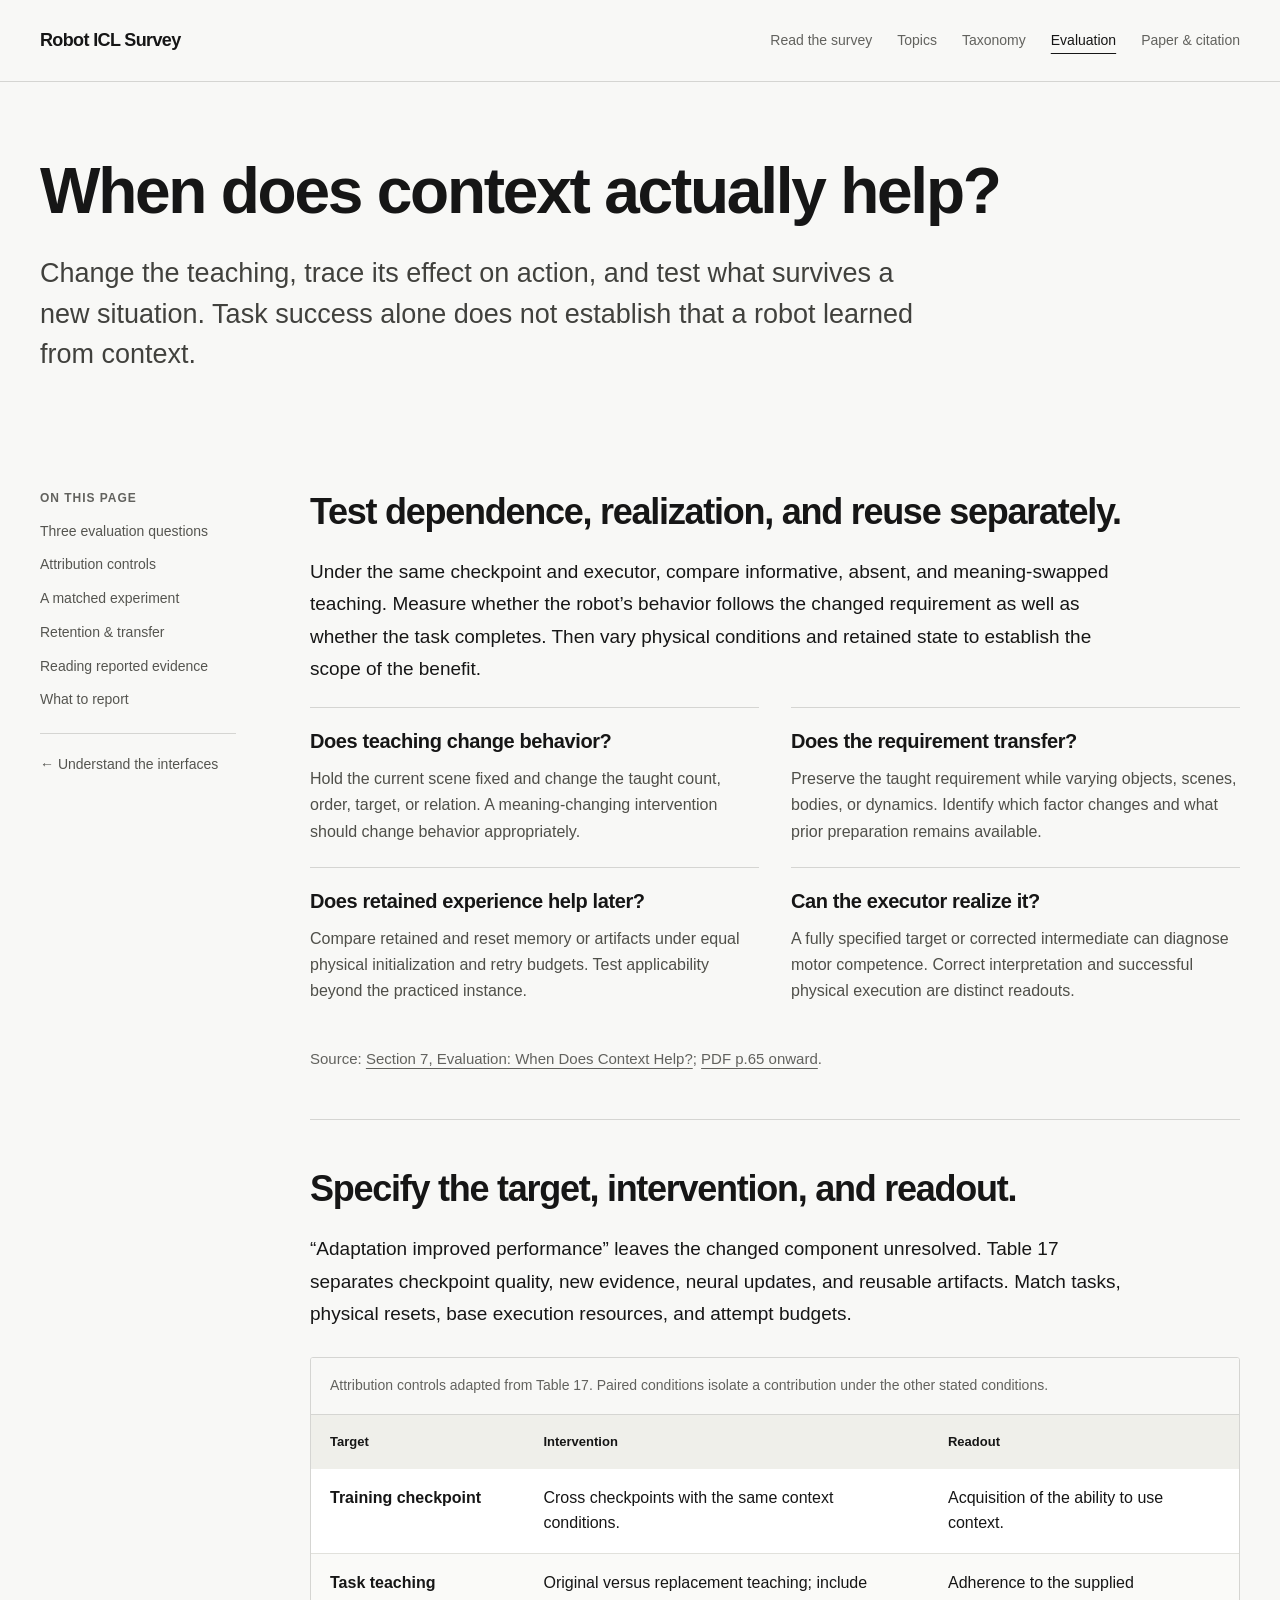
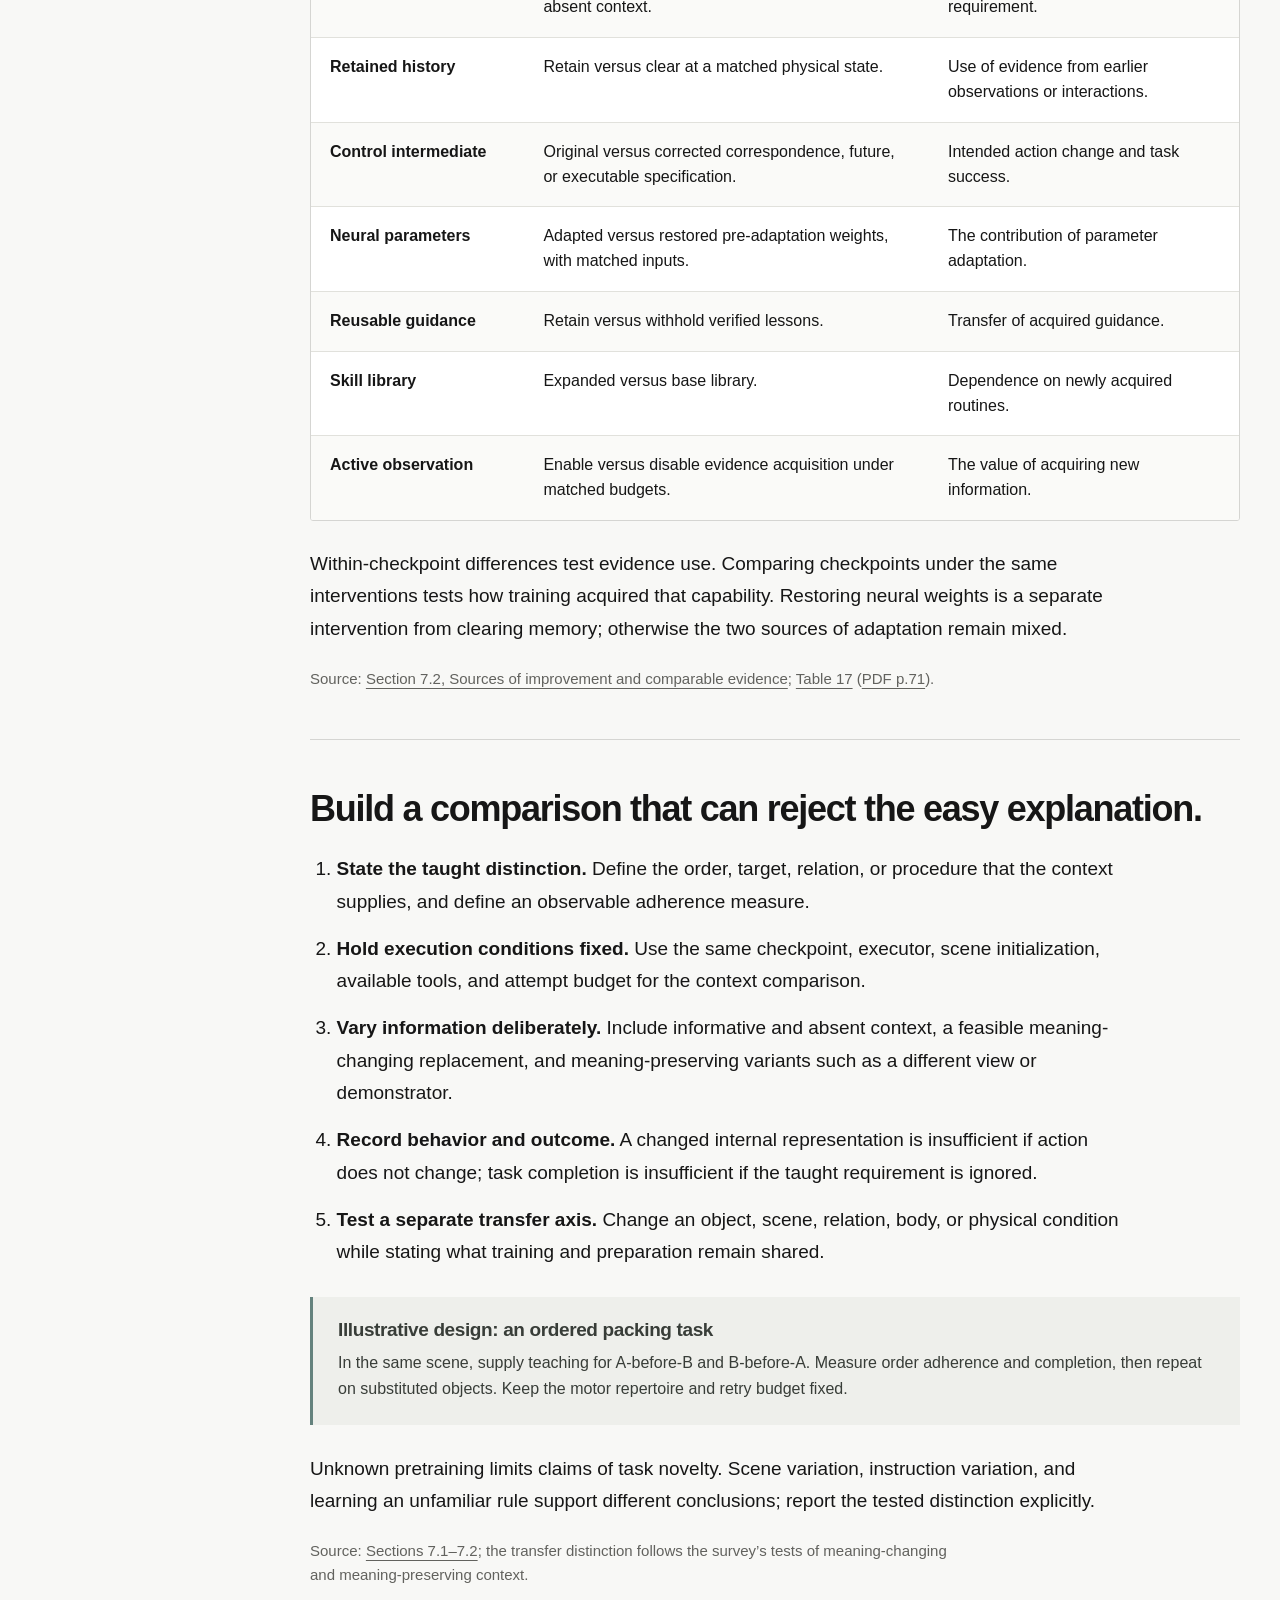
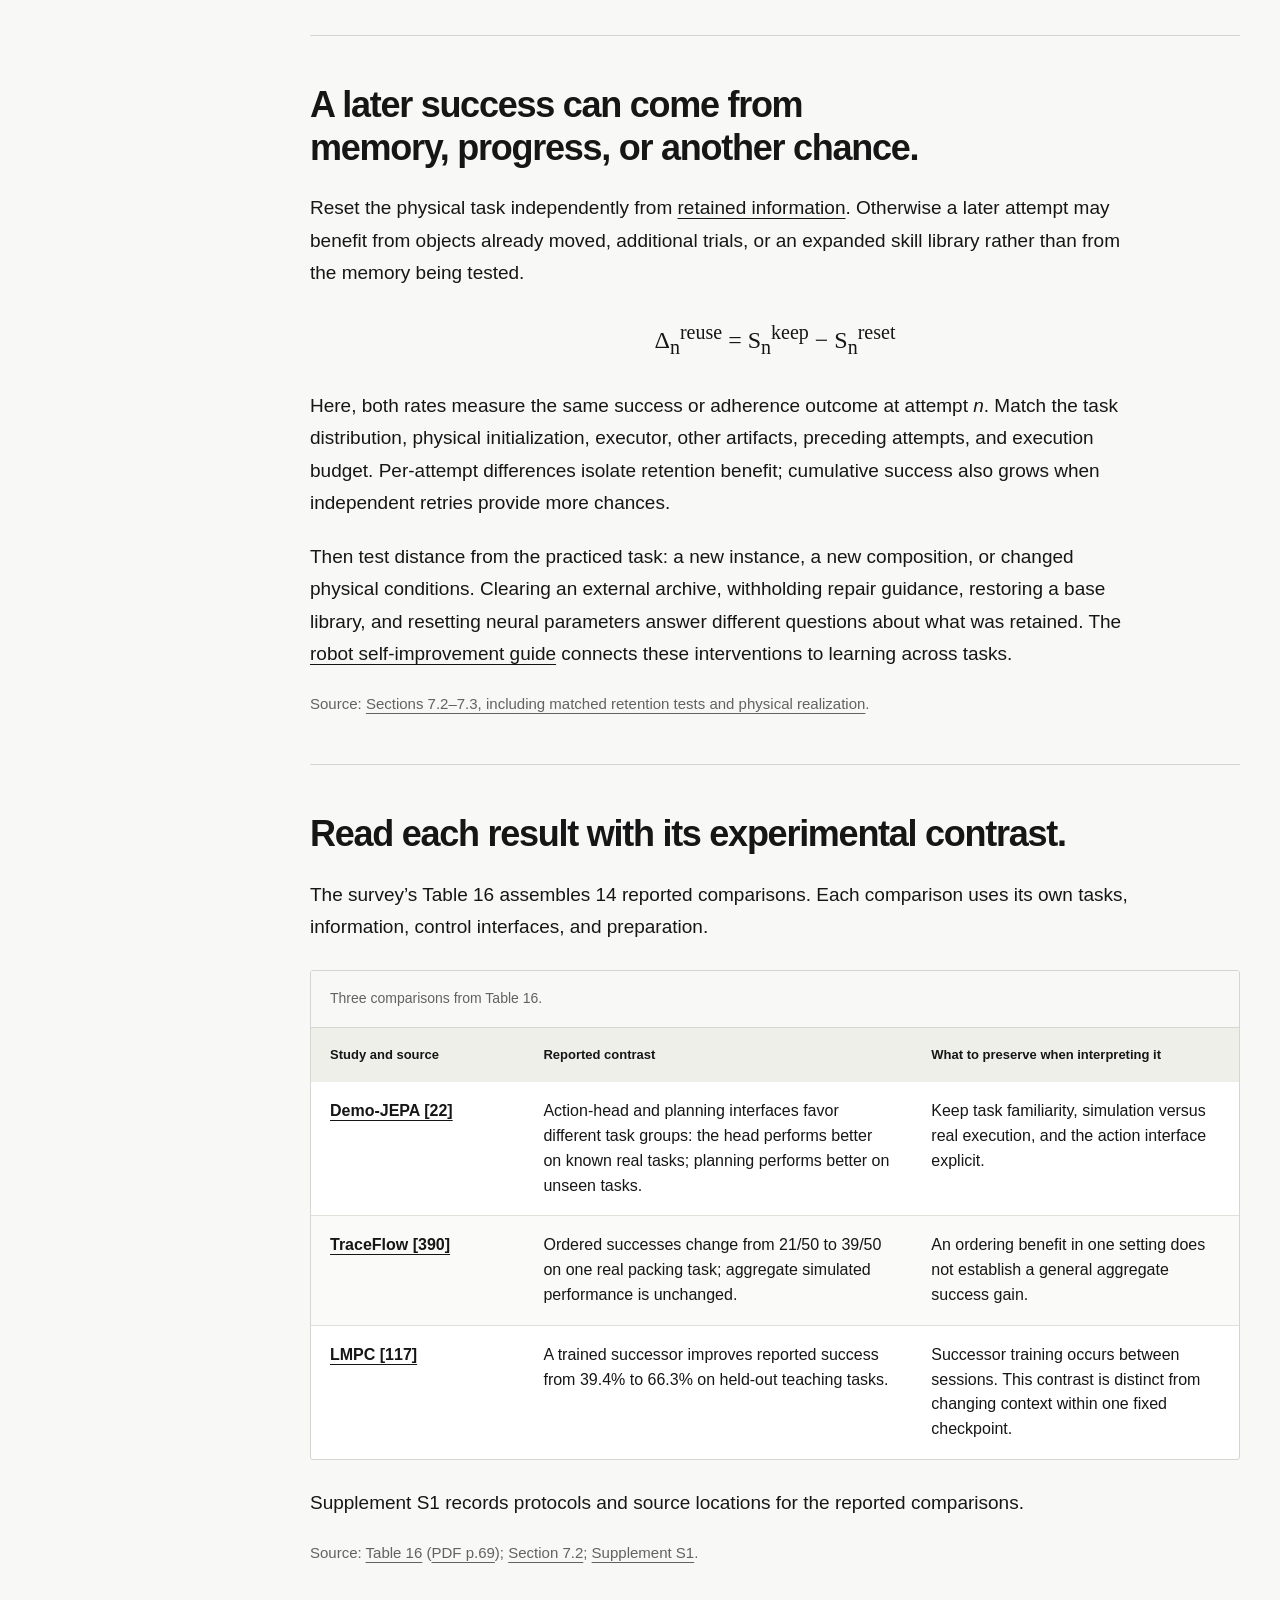
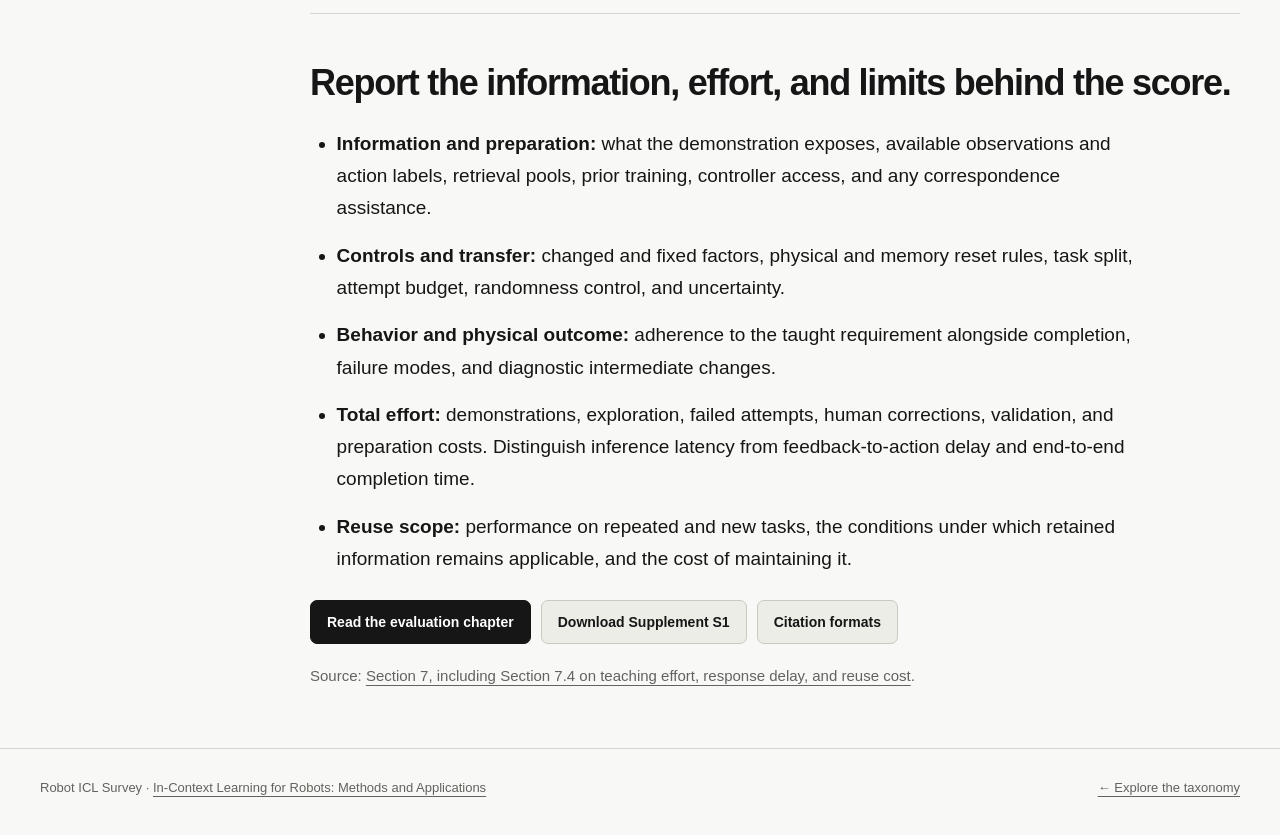
==== commit fcc58058: "Align survey narrative and publish 16 November author revision Reorganize the survey around technica" ====
--- a/docs/evaluation.html
+++ b/docs/evaluation.html
@@ -20,7 +20,7 @@
 <article class="reader-content" aria-label="Robot ICL evaluation guide">
 <section class="reader-section" id="three-questions"><h2>Test dependence, realization, and reuse separately.</h2><p>Under the same checkpoint and executor, compare informative, absent, and meaning-swapped teaching. Measure whether the robot’s behavior follows the changed requirement as well as whether the task completes. Then vary physical conditions and retained state to establish the scope of the benefit.</p>
 <div class="reading-points"><div class="reading-point"><h3>Does teaching change behavior?</h3><p>Hold the current scene fixed and change the taught count, order, target, or relation. A meaning-changing intervention should change behavior appropriately.</p></div><div class="reading-point"><h3>Does the requirement transfer?</h3><p>Preserve the taught requirement while varying objects, scenes, bodies, or dynamics. Identify which factor changes and what prior preparation remains available.</p></div><div class="reading-point"><h3>Does retained experience help later?</h3><p>Compare retained and reset memory or artifacts under equal physical initialization and retry budgets. Test applicability beyond the practiced instance.</p></div><div class="reading-point"><h3>Can the executor realize it?</h3><p>A fully specified target or corrected intermediate can diagnose motor competence. Correct interpretation and successful physical execution are distinct readouts.</p></div></div>
-<p class="source-line">Source: <a href="read.html#sec-evaluation">Section 7, Evaluation: When Does Context Help?</a>; <a href="assets/robot-icl-survey.pdf?v=20261114#page=65">PDF p.65 onward</a>.</p></section>
+<p class="source-line">Source: <a href="read.html#sec-evaluation">Section 7, Evaluation: When Does Context Help?</a>; <a href="assets/robot-icl-survey.pdf?v=20261116#page=65">PDF p.65 onward</a>.</p></section>
 
 <section class="reader-section" id="attribution-controls"><h2>Specify the target, intervention, and readout.</h2><p>“Adaptation improved performance” leaves the changed component unresolved. Table 17 separates checkpoint quality, new evidence, neural updates, and reusable artifacts. Match tasks, physical resets, base execution resources, and attempt budgets.</p>
 <div class="table-scroll" role="region" aria-label="Attribution controls for robot in-context learning" tabindex="0"><table><caption>Attribution controls adapted from Table 17. Paired conditions isolate a contribution under the other stated conditions.</caption><thead><tr><th scope="col">Target</th><th scope="col">Intervention</th><th scope="col">Readout</th></tr></thead><tbody>
@@ -34,7 +34,7 @@
 <tr><th scope="row">Active observation</th><td>Enable versus disable evidence acquisition under matched budgets.</td><td>The value of acquiring new information.</td></tr>
 </tbody></table></div>
 <p>Within-checkpoint differences test evidence use. Comparing checkpoints under the same interventions tests how training acquired that capability. Restoring neural weights is a separate intervention from clearing memory; otherwise the two sources of adaptation remain mixed.</p>
-<p class="source-line">Source: <a href="read.html#sec:agentic-evaluation">Section 7.2, Sources of improvement and comparable evidence</a>; <a href="read.html#tab:adaptation-comparison">Table 17</a> (<a href="assets/robot-icl-survey.pdf?v=20261114#page=71">PDF p.71</a>).</p></section>
+<p class="source-line">Source: <a href="read.html#sec:agentic-evaluation">Section 7.2, Sources of improvement and comparable evidence</a>; <a href="read.html#tab:adaptation-comparison">Table 17</a> (<a href="assets/robot-icl-survey.pdf?v=20261116#page=71">PDF p.71</a>).</p></section>
 
 <section class="reader-section" id="matched-design"><h2>Build a comparison that can reject the easy explanation.</h2><ol class="compact-list"><li><strong>State the taught distinction.</strong> Define the order, target, relation, or procedure that the context supplies, and define an observable adherence measure.</li><li><strong>Hold execution conditions fixed.</strong> Use the same checkpoint, executor, scene initialization, available tools, and attempt budget for the context comparison.</li><li><strong>Vary information deliberately.</strong> Include informative and absent context, a feasible meaning-changing replacement, and meaning-preserving variants such as a different view or demonstrator.</li><li><strong>Record behavior and outcome.</strong> A changed internal representation is insufficient if action does not change; task completion is insufficient if the taught requirement is ignored.</li><li><strong>Test a separate transfer axis.</strong> Change an object, scene, relation, body, or physical condition while stating what training and preparation remain shared.</li></ol>
 <div class="evidence-note"><h3>Illustrative design: an ordered packing task</h3><p>In the same scene, supply teaching for A-before-B and B-before-A. Measure order adherence and completion, then repeat on substituted objects. Keep the motor repertoire and retry budget fixed.</p></div>
@@ -54,7 +54,7 @@
 <tr><th scope="row"><a href="https://arxiv.org/abs/2402.11450">LMPC [117]</a></th><td>A trained successor improves reported success from 39.4% to 66.3% on held-out teaching tasks.</td><td>Successor training occurs between sessions. This contrast is distinct from changing context within one fixed checkpoint.</td></tr>
 </tbody></table></div>
 <p>Supplement S1 records protocols and source locations for the reported comparisons.</p>
-<p class="source-line">Source: <a href="read.html#tab:reported-evidence">Table 16</a> (<a href="assets/robot-icl-survey.pdf?v=20261114#page=70">PDF p.70</a>); <a href="read.html#sec:agentic-evaluation">Section 7.2</a>; <a href="assets/supplement-s1.zip">Supplement S1</a>.</p></section>
+<p class="source-line">Source: <a href="read.html#tab:reported-evidence">Table 16</a> (<a href="assets/robot-icl-survey.pdf?v=20261116#page=69">PDF p.69</a>); <a href="read.html#sec:agentic-evaluation">Section 7.2</a>; <a href="assets/supplement-s1.zip">Supplement S1</a>.</p></section>
 
 <section class="reader-section" id="reporting"><h2>Report the information, effort, and limits behind the score.</h2><ul class="compact-list"><li><strong>Information and preparation:</strong> what the demonstration exposes, available observations and action labels, retrieval pools, prior training, controller access, and any correspondence assistance.</li><li><strong>Controls and transfer:</strong> changed and fixed factors, physical and memory reset rules, task split, attempt budget, randomness control, and uncertainty.</li><li><strong>Behavior and physical outcome:</strong> adherence to the taught requirement alongside completion, failure modes, and diagnostic intermediate changes.</li><li><strong>Total effort:</strong> demonstrations, exploration, failed attempts, human corrections, validation, and preparation costs. Distinguish inference latency from feedback-to-action delay and end-to-end completion time.</li><li><strong>Reuse scope:</strong> performance on repeated and new tasks, the conditions under which retained information remains applicable, and the cost of maintaining it.</li></ul>
 <div class="reader-actions"><a class="reader-button primary" href="read.html#sec-evaluation">Read the evaluation chapter</a><a class="reader-button" href="assets/supplement-s1.zip">Download Supplement S1</a><a class="reader-button" href="paper.html#record-citation-title">Citation formats</a></div><p class="source-line">Source: <a href="read.html#sec-evaluation">Section 7, including Section 7.4 on teaching effort, response delay, and reuse cost</a>.</p></section>
